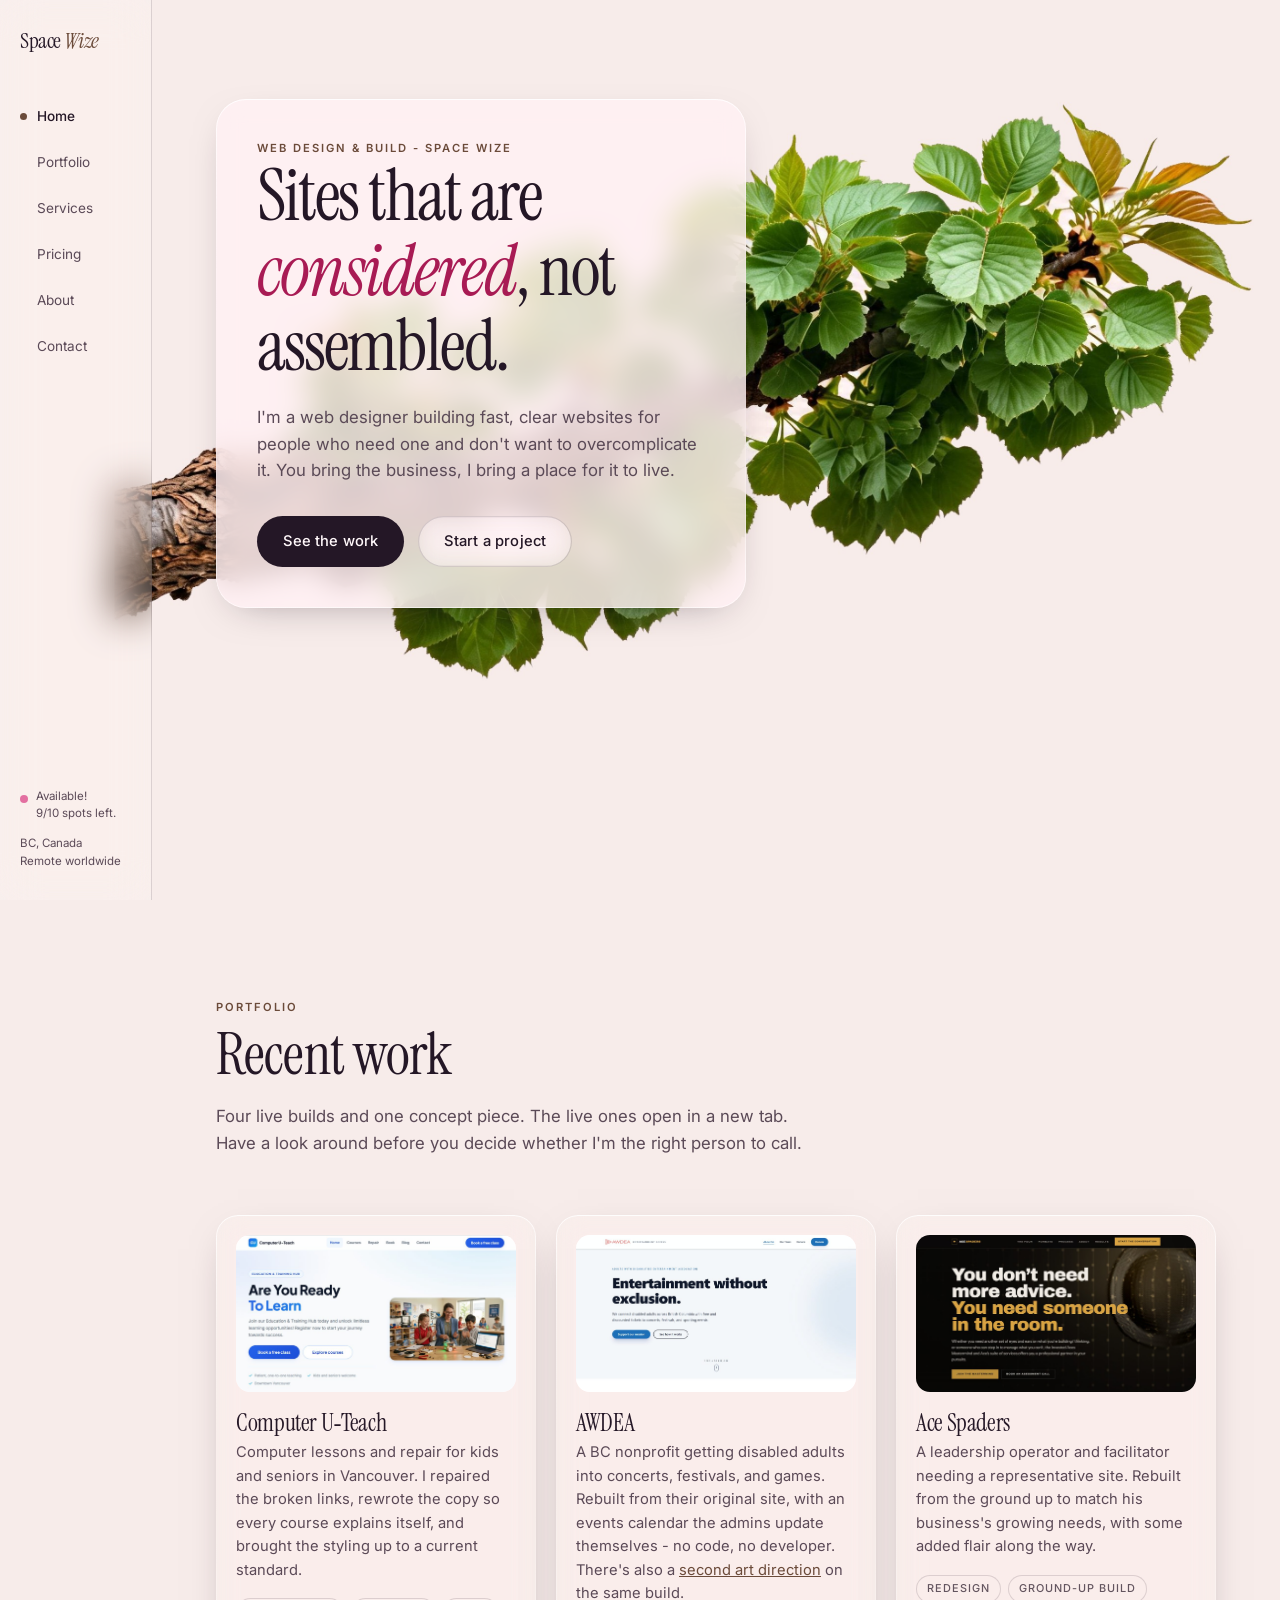
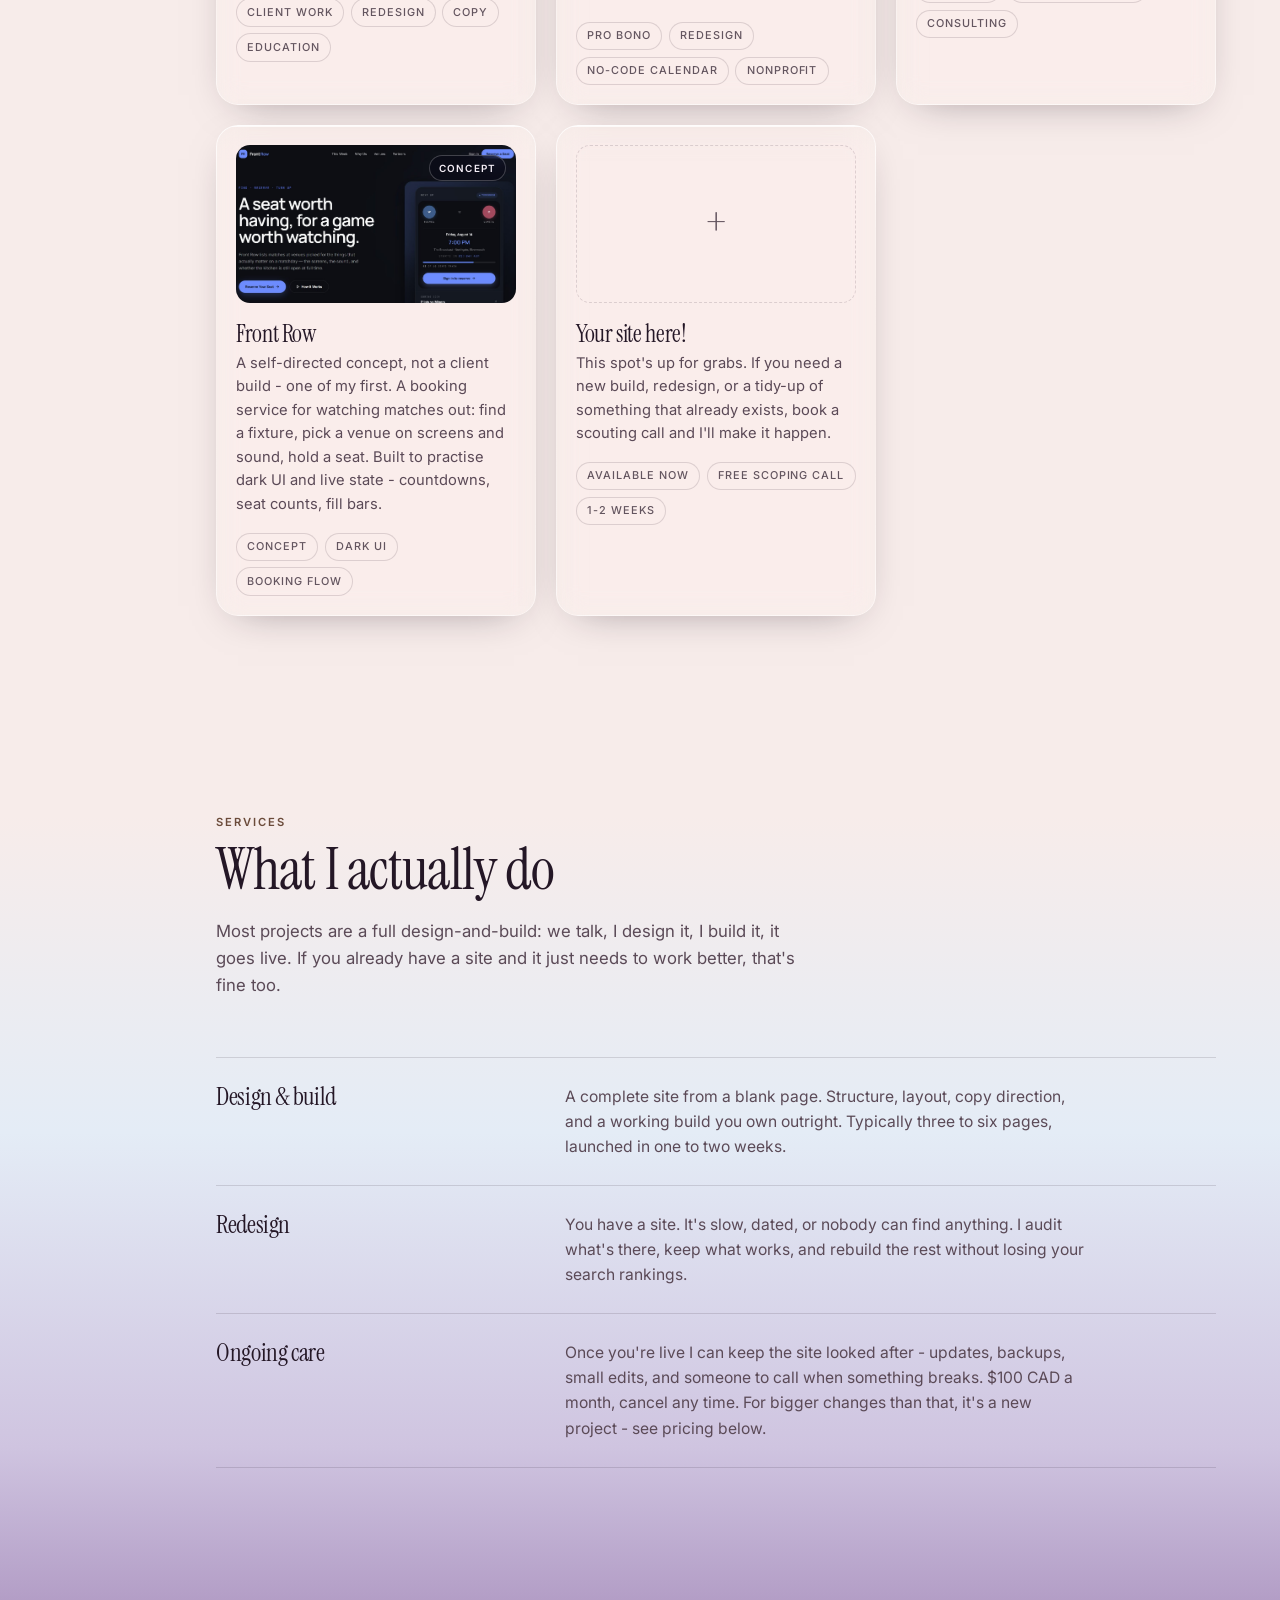
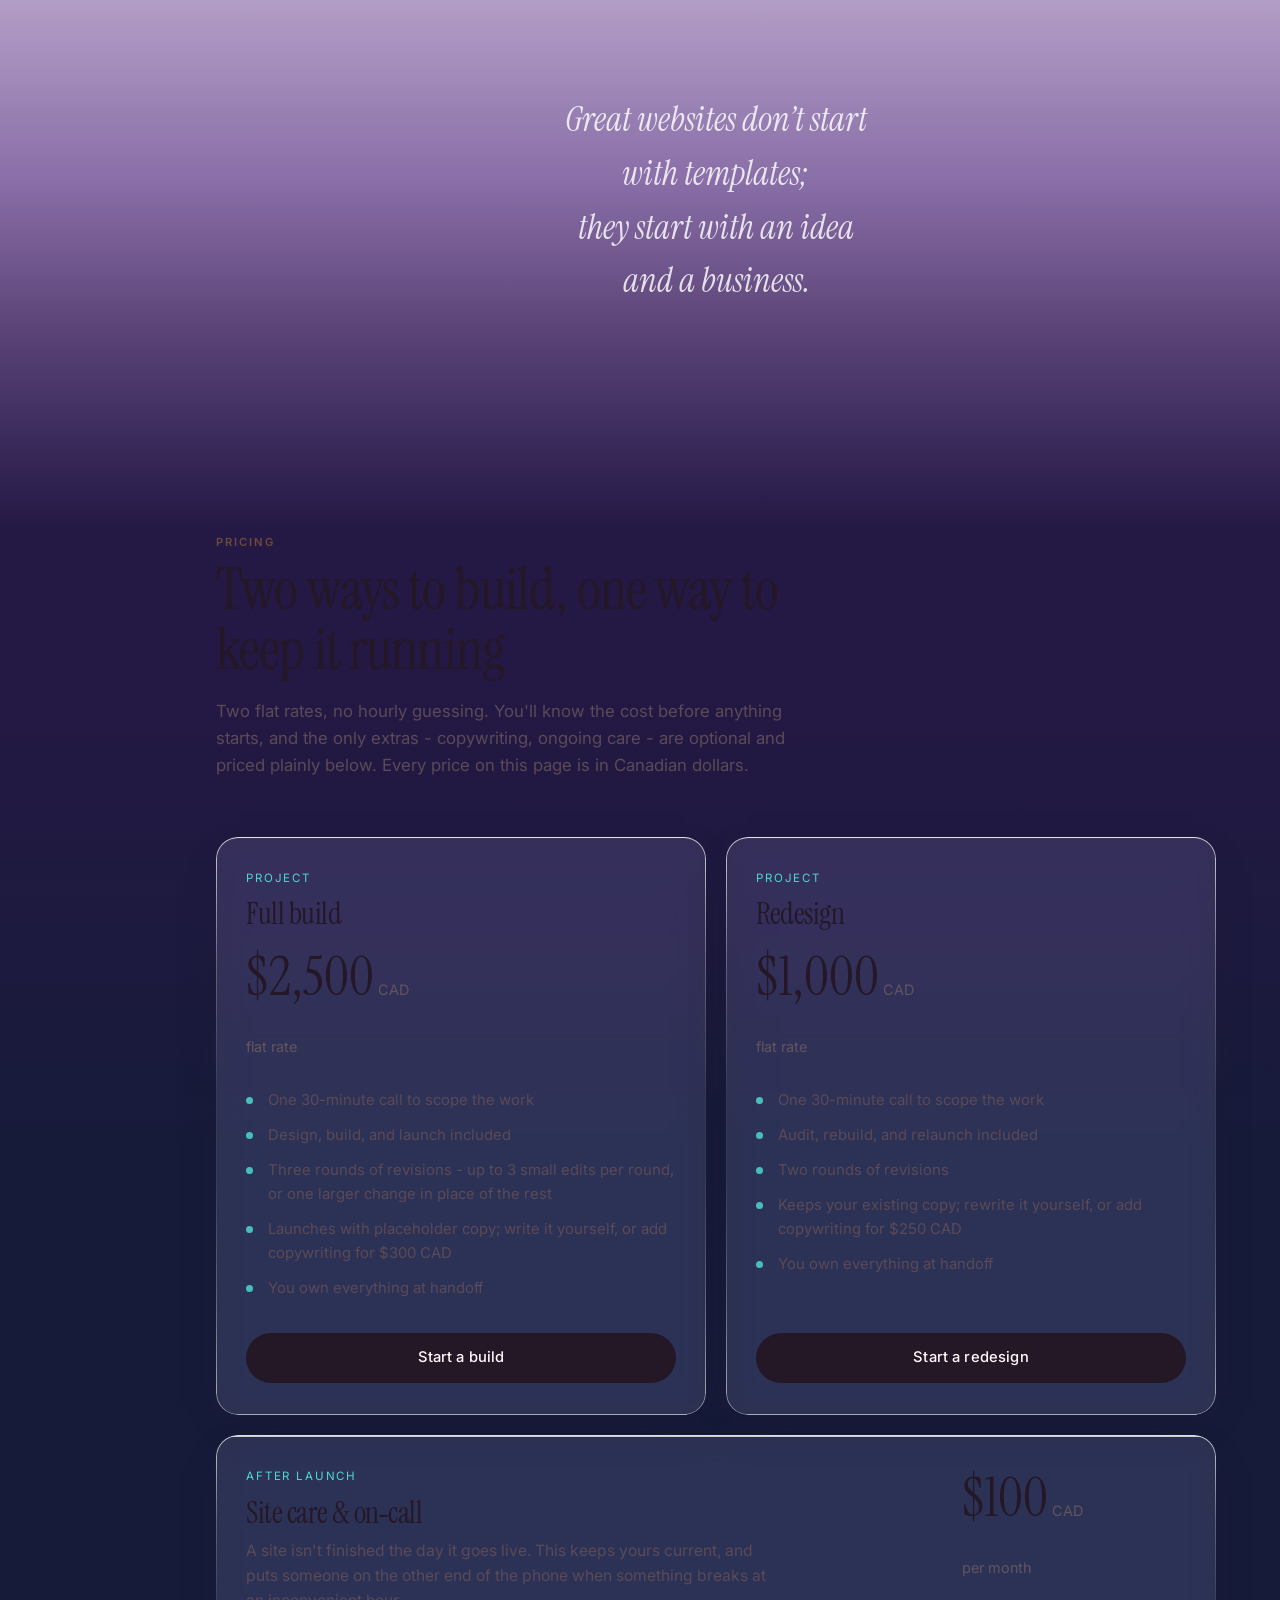
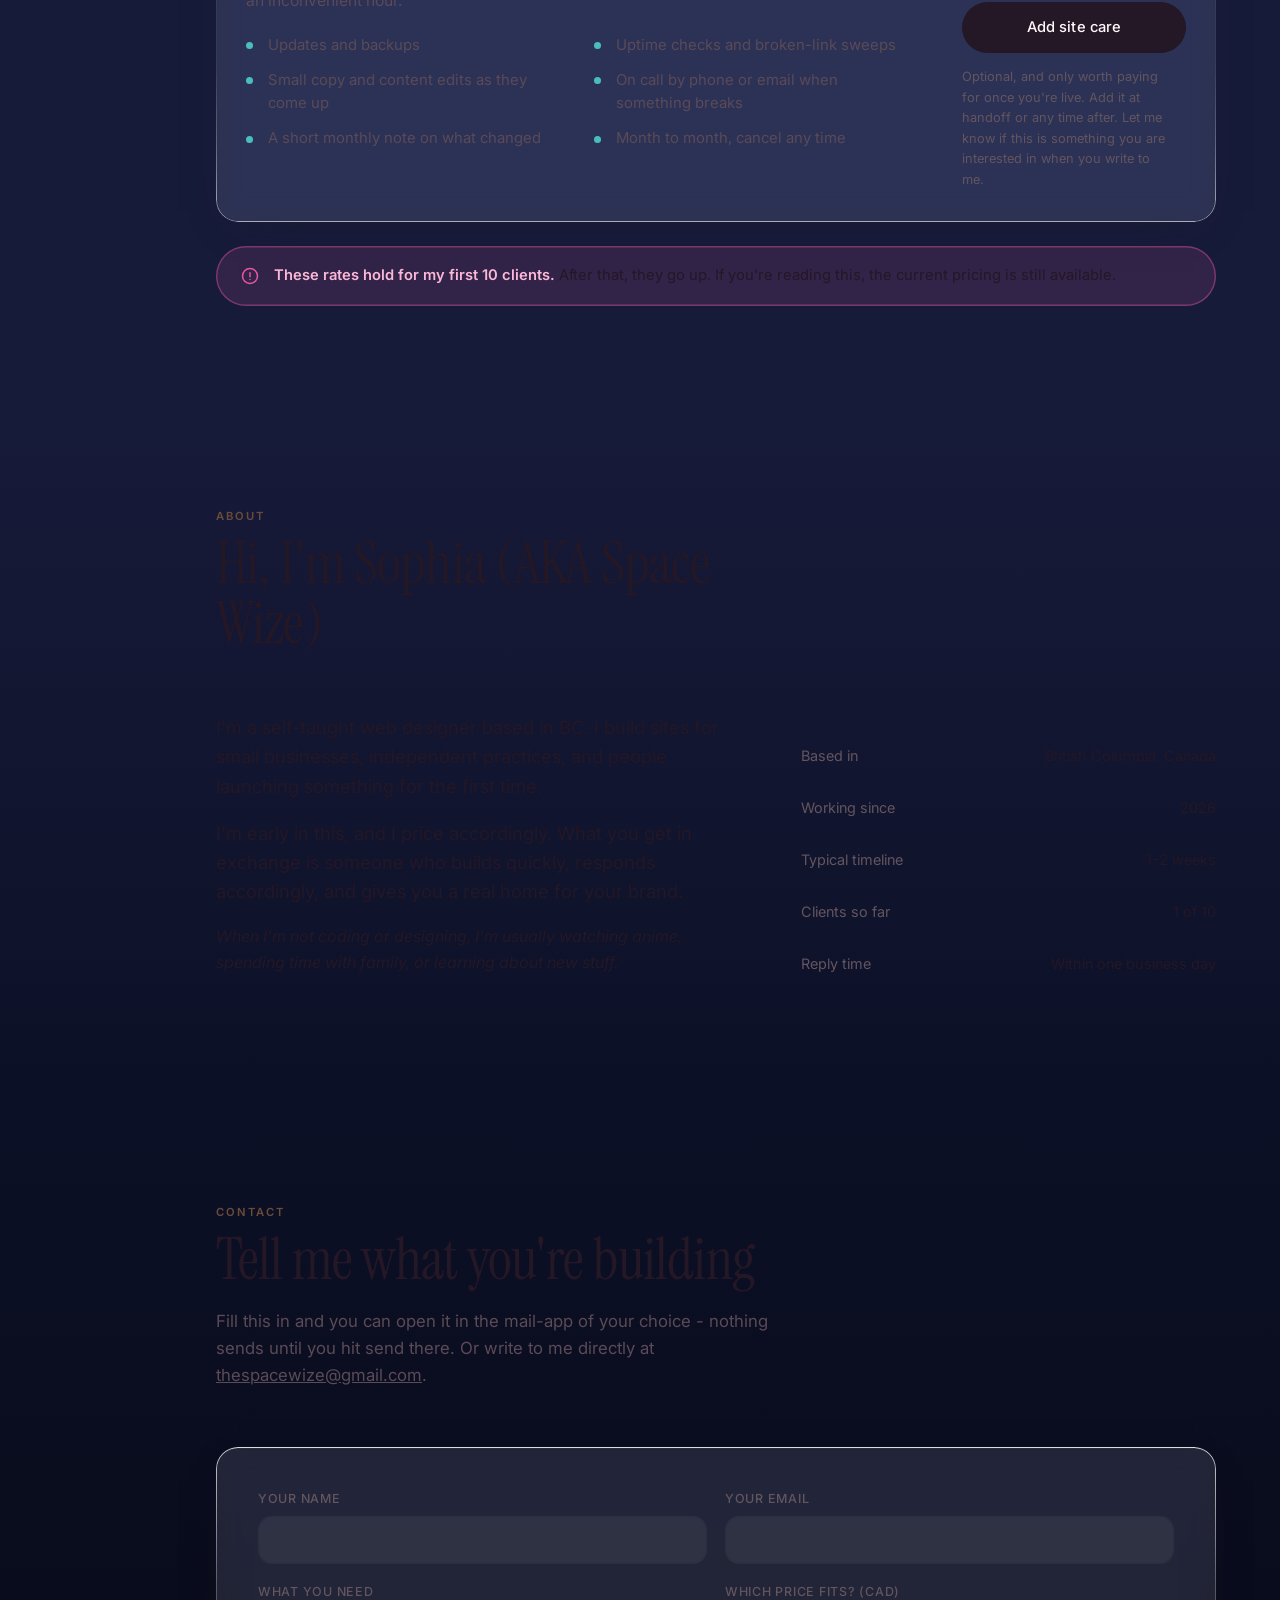
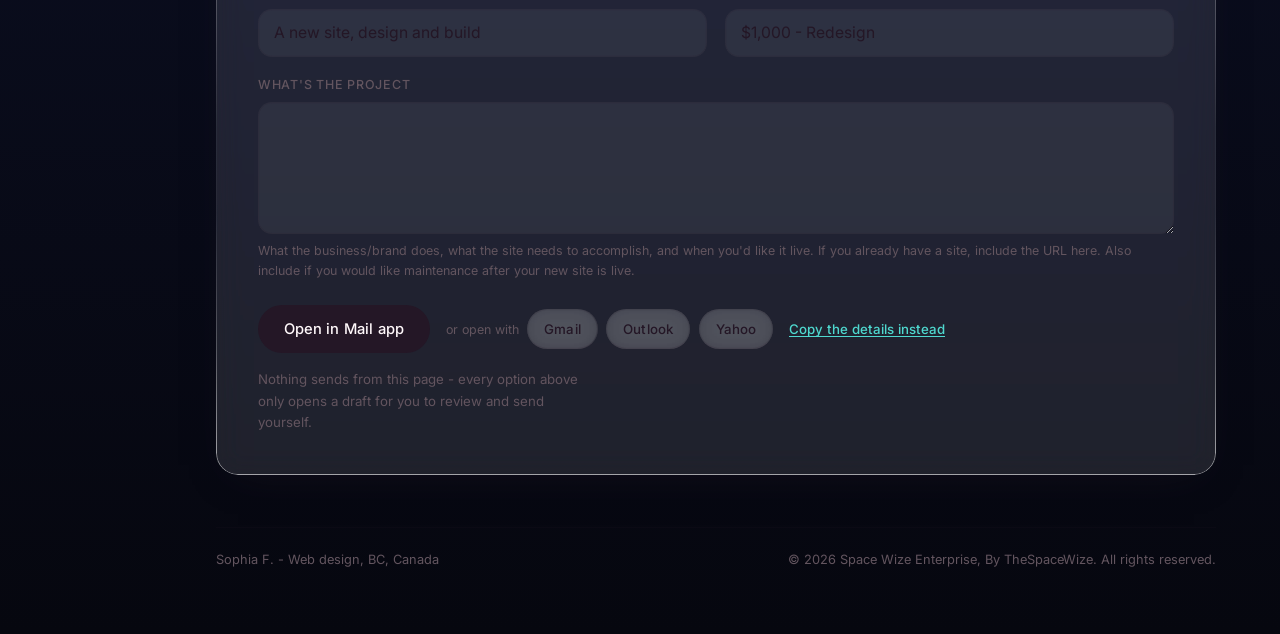
==== web-dev/index.html @ 83e1d46e "IT HAS BEGUN!!" ====
<!DOCTYPE html>
<html lang="en">
<head>
<meta charset="utf-8">
<meta name="viewport" content="width=device-width, initial-scale=1">
<title>Space Wize - Web Design Portfolio</title>
<meta name="description" content="Space Wize is a web design studio building fast, considered websites for people who need one.">
<link rel="preconnect" href="https://fonts.googleapis.com">
<link rel="preconnect" href="https://fonts.gstatic.com" crossorigin>
<link href="https://fonts.googleapis.com/css2?family=Instrument+Serif:ital@0;1&family=Inter:wght@300;400;500;600&display=swap" rel="stylesheet">
<link rel="stylesheet" href="assets/css/style.css">
</head>
<body>

<a class="skip" href="#main">Skip to content</a>

<!-- ============ rail (desktop) ============ -->
<header class="rail">
  <a class="wordmark" href="#home">Space <em>Wize</em></a>
  <nav class="rail-nav" aria-label="Sections">
    <a href="#home">Home</a>
    <a href="#portfolio">Portfolio</a>
    <a href="#services">Services</a>
    <a href="#pricing">Pricing</a>
    <a href="#about">About</a>
    <a href="#contact">Contact</a>
  </nav>
  <div class="rail-foot">
    <p class="status"><span class="dot" aria-hidden="true"></span> Available! <br> 9/10 spots left. </p>
    <p>BC, Canada<br>Remote worldwide</p>
  </div>
</header>

<!-- ============ bar (mobile) ============ -->
<div class="bar">
  <a class="wordmark" href="#home">Space <em>Wize</em></a>
  <button class="menu-btn" id="menuBtn" aria-expanded="false" aria-controls="sheet" aria-label="Open menu">
    <svg width="20" height="20" viewBox="0 0 24 24" fill="none" stroke="currentColor" stroke-width="1.8" stroke-linecap="round" aria-hidden="true">
      <path d="M4 7h16M4 12h16M4 17h16"/>
    </svg>
  </button>
</div>
<nav class="sheet" id="sheet" data-open="false" aria-label="Sections">
  <div class="sheet-inner">
    <a href="#home">Home</a>
    <a href="#portfolio">Portfolio</a>
    <a href="#services">Services</a>
    <a href="#pricing">Pricing</a>
    <a href="#about">About</a>
    <a href="#contact">Contact</a>
  </div>
</nav>

<main id="main">

  <!-- ============ HOME ============ -->
  <section class="section hero" id="home" data-tone="light">
    <div class="branch" aria-hidden="true">
      <div class="branch-img branch-base"></div>
      <div class="branch-img branch-bloom" id="bloomLayer"></div>
    </div>
    <div class="drift" aria-hidden="true"></div>
    <div class="glowspot" id="glowspot" aria-hidden="true"></div>

    <div class="shell">
      <div class="hero-card glass">
        <p class="eyebrow">Web design &amp; build - Space Wize</p>
        <h1>Sites that are <em>considered</em>, not assembled.</h1>
        <p class="lede">I'm a web designer building fast, clear websites for people who need one and don't want to overcomplicate it. You bring the business, I bring a place for it to live.</p>
        <div class="hero-cta">
          <a class="btn btn-solid" href="#portfolio"><span>See the work</span></a>
          <a class="btn btn-ghost" href="#contact"><span>Start a project</span></a>
        </div>
      </div>
    </div>
  </section>

  <!-- ============ PORTFOLIO ============ -->
 <section class="section" id="portfolio" data-tone="light">
  <div class="shell">
    <div class="head">
      <p class="eyebrow">Portfolio</p>
      <h2>Recent work</h2>
      <p class="lede">Four live builds and one concept piece. The live ones open in a new tab. Have a look around before you decide whether I'm the right person to call.</p>
    </div>
    <div class="grid">

      <a class="card glass" href="https://spacewize.github.io/canuteach.me/" target="_blank" rel="noopener">
        <div class="thumb"><span style="background-image:url('assets/images/work/canuteach.jpg')"></span></div>
        <div class="card-body">
          <h3>Computer U&#8209;Teach</h3>
          <p>Computer lessons and repair for kids and seniors in Vancouver. I repaired the broken links, rewrote the copy so every course explains itself, and brought the styling up to a current standard.</p>
          <div class="tags">
            <span class="tag">Client Work</span>
            <span class="tag">Redesign</span>
            <span class="tag">Copy</span>
            <span class="tag">Education</span>
          </div>
        </div>
      </a>

      <div class="card glass card-linked">
        <div class="thumb"><span style="background-image:url('assets/images/work/awdea.jpg')"></span></div>
        <div class="card-body">
          <h3>AWDEA</h3>
          <p>A BC nonprofit getting disabled adults into concerts, festivals, and games. Rebuilt from their original site, with an events calendar the admins update themselves - no code, no developer. There's also a <a class="inline-link" href="https://spacewize.github.io/AWDEAAA/" target="_blank" rel="noopener">second art direction</a> on the same build.</p>
          <div class="tags">
            <span class="tag">Pro Bono</span>
            <span class="tag">Redesign</span>
            <span class="tag">No-code calendar</span>
            <span class="tag">Nonprofit</span>
          </div>
        </div>
        <a class="card-stretch" href="https://spacewize.github.io/AWDEA/" target="_blank" rel="noopener" aria-label="AWDEA — view live site"></a>
      </div>

      <a class="card glass" href="https://spacewize.github.io/acespaders3/" target="_blank" rel="noopener">
        <div class="thumb"><span style="background-image:url('assets/images/work/acespaders.jpg')"></span></div>
        <div class="card-body">
          <h3>Ace Spaders</h3>
          <p>A leadership operator and facilitator needing a representative site. Rebuilt from the ground up to match his business's growing needs, with some added flair along the way.</p>
          <div class="tags"><span class="tag">Redesign</span><span class="tag">Ground-up build</span><span class="tag">Consulting</span></div>
        </div>
      </a>

      <div class="card glass card-demo">
        <div class="thumb">
          <span style="background-image:url('assets/images/work/frontrow.jpg')"></span>
          <em class="badge">Concept</em>
        </div>
        <div class="card-body">
          <h3>Front Row</h3>
          <p>A self-directed concept, not a client build - one of my first. A booking service for watching matches out: find a fixture, pick a venue on screens and sound, hold a seat. Built to practise dark UI and live state - countdowns, seat counts, fill bars.</p>
          <div class="tags"><span class="tag">Concept</span><span class="tag">Dark UI</span><span class="tag">Booking flow</span></div>
        </div>
      </div>

      <a class="card glass card-open" href="#contact">
        <div class="thumb thumb-open"><span aria-hidden="true">+</span></div>
        <div class="card-body">
          <h3>Your site here!</h3>
          <p>This spot's up for grabs. If you need a new build, redesign, or a tidy-up of something that already exists, book a scouting call and I'll make it happen.</p>
          <div class="tags"><span class="tag">Available now</span><span class="tag">Free scoping call</span><span class="tag">1-2 weeks</span></div>
        </div>
      </a>

    </div>
  </div>
</section>

  <!-- ============ SERVICES ============ -->
  <section class="section" id="services" data-tone="light">
    <div class="shell">
      <div class="head">
        <p class="eyebrow">Services</p>
        <h2>What I actually do</h2>
        <p class="lede">Most projects are a full design-and-build: we talk, I design it, I build it, it goes live. If you already have a site and it just needs to work better, that's fine too.</p>
      </div>
      <div class="rows">
        <div class="row">
          <h3>Design &amp; build</h3>
          <p>A complete site from a blank page. Structure, layout, copy direction, and a working build you own outright. Typically three to six pages, launched in one to two weeks.</p>
        </div>
        <div class="row">
          <h3>Redesign</h3>
          <p>You have a site. It's slow, dated, or nobody can find anything. I audit what's there, keep what works, and rebuild the rest without losing your search rankings.</p>
        </div>
        <div class="row">
          <h3>Ongoing care</h3>
          <p>Once you're live I can keep the site looked after - updates, backups, small edits, and someone to call when something breaks. $100 CAD a month, cancel any time. For bigger changes than that, it's a new project - see pricing below.</p>
        </div>
      </div>
    </div>
  </section>

  <!-- ============ DUSK ============ -->
  <div class="dusk" aria-hidden="true">
    <p class="line">Great websites don’t start with templates; <br> they start with an idea and a business.</p>
  </div>

  <!-- ============ PRICING ============ -->
  <section class="section" id="pricing" data-tone="dark">
    <div class="shell">
      <div class="head">
        <p class="eyebrow">Pricing</p>
        <h2>Two ways to build, one way to keep it running</h2>
        <p class="lede">Two flat rates, no hourly guessing. You'll know the cost before anything starts, and the only extras - copywriting, ongoing care - are optional and priced plainly below. Every price on this page is in Canadian dollars.</p>
      </div>
      <div class="tiers">

        <div class="tier glass">
          <p class="kicker">Project</p>
          <h3>Full build</h3>
          <p class="price">$2,500<small> CAD</small><br><small>flat rate</small></p>
          <ul>
            <li>One 30-minute call to scope the work</li>
            <li>Design, build, and launch included</li>
            <li>Three rounds of revisions - up to 3 small edits per round, or one larger change in place of the rest</li>
            <li>Launches with placeholder copy; write it yourself, or add copywriting for $300 CAD</li>
            <li>You own everything at handoff</li>
          </ul>
          <a class="btn btn-solid" href="#contact"><span>Start a build</span></a>
        </div>

        <div class="tier glass">
          <p class="kicker">Project</p>
          <h3>Redesign</h3>
          <p class="price">$1,000<small> CAD</small><br><small>flat rate</small></p>
          <ul>
            <li>One 30-minute call to scope the work</li>
            <li>Audit, rebuild, and relaunch included</li>
            <li>Two rounds of revisions</li>
            <li>Keeps your existing copy; rewrite it yourself, or add copywriting for $250 CAD</li>
            <li>You own everything at handoff</li>
          </ul>
          <a class="btn btn-solid" href="#contact"><span>Start a redesign</span></a>
        </div>

        <!-- After-launch care spans the full row rather than becoming a third
             column: it isn't another way to build, it's what happens next. -->
        <div class="care glass">
          <div class="care-main">
            <p class="kicker">After launch</p>
            <h3>Site care &amp; on&#8209;call</h3>
            <p class="care-copy">A site isn't finished the day it goes live. This keeps yours current, and puts someone on the other end of the phone when something breaks at an inconvenient hour.</p>
            <ul class="care-points">
              <li>Updates and backups</li>
              <li>Uptime checks and broken-link sweeps</li>
              <li>Small copy and content edits as they come up</li>
              <li>On call by phone or email when something breaks</li>
              <li>A short monthly note on what changed</li>
              <li>Month to month, cancel any time</li>
            </ul>
          </div>
          <div class="care-buy">
            <p class="price">$100<small> CAD</small><br><small>per month</small></p>
            <a class="btn btn-solid" href="#contact"><span>Add site care</span></a>
            <p class="care-note">Optional, and only worth paying for once you're live. Add it at handoff or any time after. Let me know if this is something you are interested in when you write to me.</p>
          </div>
        </div>

       <div class="notice" role="note">
          <svg width="20" height="20" viewBox="0 0 24 24" fill="none" stroke-width="1.8" stroke-linecap="round" aria-hidden="true">
            <circle cx="12" cy="12" r="9"/><path d="M12 8v5M12 16.2v.1"/>
          </svg>
          <p><strong>These rates hold for my first 10 clients.</strong> After that, they go up. If you're reading this, the current pricing is still available.</p>
        </div>

      </div>
    </div>
  </section>

  <!-- ============ ABOUT ============ -->
  <section class="section" id="about" data-tone="dark">
    <div class="shell">
      <div class="head">
        <p class="eyebrow">About</p>
        <h2>Hi, I'm Sophia (AKA Space Wize)</h2>
      </div>
      <div class="about-grid">
        <div>
          <p class="lede">I'm a self-taught web designer based in BC. I build sites for small businesses, independent practices, and people launching something for the first time.</p>
          <p class="lede" style="margin-top:1.1rem">I'm early in this, and I price accordingly. What you get in exchange is someone who builds quickly, responds accordingly, and gives you a real home for your brand.</p>
          <p><em>When I’m not coding or designing, I’m usually watching anime, spending time with family, or learning about new stuff.</em></p>
        </div>
        <dl class="facts">
          <div class="fact"><dt>Based in</dt><dd>British Columbia, Canada</dd></div>
          <div class="fact"><dt>Working since</dt><dd>2026</dd></div>
          <div class="fact"><dt>Typical timeline</dt><dd>1-2 weeks</dd></div>
          <div class="fact"><dt>Clients so far</dt><dd>1 of 10</dd></div>
          <div class="fact"><dt>Reply time</dt><dd>Within one business day</dd></div>
        </dl>
      </div>
    </div>
  </section>

  <!-- ============ CONTACT ============ -->
  <section class="section" id="contact" data-tone="dark">
    <div class="shell">
      <div class="head">
        <p class="eyebrow">Contact</p>
        <h2>Tell me what you're building</h2>
        <p class="lede">Fill this in and you can open it in the mail-app of your choice - nothing sends until you hit send there. Or write to me directly at <a href="mailto:thespacewize@gmail.com">thespacewize@gmail.com</a>.</p>
      </div>

      <form class="form glass" id="contactForm" novalidate>
        <div class="field">
          <label for="cf-name">Your name</label>
          <input id="cf-name" name="name" type="text" autocomplete="name" required>
        </div>
        <div class="field">
          <label for="cf-email">Your email</label>
          <input id="cf-email" name="email" type="email" autocomplete="email" required>
        </div>
        <div class="field">
          <label for="cf-type">What you need</label>
          <select id="cf-type" name="type">
            <option>A new site, design and build</option>
            <option>A redesign of an existing site</option>
            <option>Not sure yet</option>
          </select>
        </div>
        <div class="field">
          <label for="cf-budget">Which price fits? (CAD)</label>
          <select id="cf-budget" name="budget">
            <option>$1,000 - Redesign</option>
            <option>$2,500 - Full build</option>
            <option>Site care only - $100/month</option>
            <option>Not sure yet</option>
          </select>
        </div>
        <div class="field wide">
          <label for="cf-message">What's the project</label>
          <textarea id="cf-message" name="message" required></textarea>
          <p class="hint" id="cf-hint">What the business/brand does, what the site needs to accomplish, and when you'd like it live. If you already have a site, include the URL here. Also include if you would like maintenance after your new site is live.</p>
        </div>
        <div class="form-actions">
          <button class="btn btn-solid" type="submit"><span>Open in Mail app</span></button>
          <div class="mail-alt">
            <span class="mail-alt-label">or open with</span>
            <button class="btn btn-ghost btn-compact" type="button" data-provider="gmail"><span>Gmail</span></button>
            <button class="btn btn-ghost btn-compact" type="button" data-provider="outlook"><span>Outlook</span></button>
            <button class="btn btn-ghost btn-compact" type="button" data-provider="yahoo"><span>Yahoo</span></button>
          </div>
          <button class="btn-text" type="button" id="copyBtn">Copy the details instead</button>
          <p class="hint" id="formStatus" role="status">Nothing sends from this page - every option above only opens a draft for you to review and send yourself.</p>
        </div>
      </form>

      <div class="colophon">
        <p> Sophia F. - Web design, BC, Canada</p>
        <p> © 2026 Space Wize Enterprise, By TheSpaceWize. All rights reserved.</p>
      </div>
    </div>
  </section>

</main>

<script src="assets/js/script.js"></script>
</body>
</html>
---- web-dev/assets/css/style.css ----
/* ============================================================
   SPACE WIZE — design tokens
   Scroll = one spring day. Dawn blush -> night.
   Tweak these first; everything else derives from them.
   ============================================================ */
:root{
  /* --- daylight band --- */
  --blush:      #FFF8FA;
  --petal:      #FBE4EC;
  --sky:        #E4ECF6;
  --lilac:      #CFC4E0;

  /* --- night band --- */
  --dusk:       #241844;
  --midnight:   #171B3A;
  --deep:       #0C1026;
  --void:       #06070F;

  /* --- accents --- */
  --bark:       #6B4B3A;   /* structural lines, small labels on light */
  --cherry:     #E36FA0;   /* decoration only — too light to carry text */
  --cherry-ink: #A81B54;   /* the same hue, deep enough to set type in */
  --magenta:    #E8579F;   /* accent on dark */
  --teal:       #4FD8CF;   /* accent on dark */
  --sakura:     #FBD3E0;   /* drifting petals */

  /* --- ink, flipped by [data-tone] --- */
  --ink:        #241726;
  --ink-soft:   #5B4A57;
  --ink-faint:  #63555F;   /* darkened to clear 4.5:1 on the sky/lilac bands */
  --line:       rgba(36,23,38,.14);
  --accent:     var(--bark);

  /* --- system --- */
  --rail: 152px;
  --shell: 1120px;
  --r-lg: 22px;
  --r-pill: 999px;
  --ease: cubic-bezier(.16,1,.3,1);
  --tone-fade: 700ms;

  --display: 'Instrument Serif', Georgia, serif;
  --body: 'Inter', system-ui, -apple-system, sans-serif;
}

html[data-tone="dark"]{
  --ink:      #F4EEF6;
  --ink-soft: #BDB2CC;
  --ink-faint:#8E85A3;
  --line:     rgba(244,238,246,.16);
  --accent:   var(--teal);
}

/* ============================================================
   base
   ============================================================ */
*,*::before,*::after{box-sizing:border-box}
html{scroll-behavior:smooth}
body{
  margin:0;
  background:var(--void);
  color:var(--ink);
  font-family:var(--body);
  font-size:16px;
  line-height:1.6;
  -webkit-font-smoothing:antialiased;
  transition:color var(--tone-fade) var(--ease);
}
img,svg{max-width:100%;display:block}
h1,h2,h3{font-family:var(--display);font-weight:400;margin:0;line-height:1.05;letter-spacing:-.015em}
p{margin:0}
a{color:inherit}

:focus-visible{
  outline:2.5px solid var(--accent);
  outline-offset:3px;
  border-radius:6px;
}

.skip{
  position:absolute;left:12px;top:-70px;z-index:200;
  background:var(--ink);color:var(--blush);
  padding:12px 18px;border-radius:var(--r-pill);
  font-size:.85rem;font-weight:500;text-decoration:none;
  transition:top .2s var(--ease);
}
.skip:focus{top:12px}

.eyebrow{
  font-size:.7rem;font-weight:600;text-transform:uppercase;
  letter-spacing:.18em;color:var(--accent);
  transition:color var(--tone-fade) var(--ease);
}
.lede{color:var(--ink-soft);font-size:1.05rem;max-width:56ch;transition:color var(--tone-fade) var(--ease)}

/* ============================================================
   liquid glass + smoke swirl
   ============================================================ */
.glass{
  position:relative;
  overflow:hidden;
  background:rgba(255,255,255,.10);
  backdrop-filter:blur(14px) saturate(1.3);
  -webkit-backdrop-filter:blur(14px) saturate(1.3);
  border:none;
  box-shadow:inset 0 1px 1px rgba(255,255,255,.45), 0 12px 40px -22px rgba(36,23,38,.5);
}
html[data-tone="dark"] .glass{
  background:rgba(255,255,255,.045);
  box-shadow:inset 0 1px 1px rgba(255,255,255,.16), 0 18px 50px -26px rgba(0,0,0,.9);
}
/* hairline gradient border, top+bottom bright */
.glass::before{
  content:'';position:absolute;inset:0;z-index:0;
  border-radius:inherit;padding:1.4px;
  background:linear-gradient(180deg,
    rgba(255,255,255,.75) 0%, rgba(255,255,255,.22) 22%,
    rgba(255,255,255,0) 45%, rgba(255,255,255,0) 58%,
    rgba(255,255,255,.22) 80%, rgba(255,255,255,.6) 100%);
  -webkit-mask:linear-gradient(#fff 0 0) content-box, linear-gradient(#fff 0 0);
  -webkit-mask-composite:xor;
  mask:linear-gradient(#fff 0 0) content-box, linear-gradient(#fff 0 0);
  mask-composite:exclude;
  pointer-events:none;
}

@keyframes swirl{to{transform:rotate(360deg)}}

.btn{
  position:relative;overflow:hidden;isolation:isolate;
  display:inline-flex;align-items:center;justify-content:center;gap:.5rem;
  min-height:48px;padding:.85rem 1.6rem;
  border:none;border-radius:var(--r-pill);
  font-family:var(--body);font-size:.92rem;font-weight:500;letter-spacing:.01em;
  cursor:pointer;text-decoration:none;
  transition:transform .35s var(--ease), box-shadow .35s var(--ease);
}
.btn > span{position:relative;z-index:2}
/* the smoke: a soft conic plume that starts turning on hover */
.btn::after{
  content:'';position:absolute;inset:-70%;z-index:1;
  background:conic-gradient(from 0deg,
    transparent 0%, var(--smoke-a) 14%, transparent 33%,
    var(--smoke-b) 52%, transparent 70%,
    var(--smoke-a) 88%, transparent 100%);
  filter:blur(16px);
  opacity:0;
  transition:opacity .5s var(--ease);
  animation:swirl 9s linear infinite;
  animation-play-state:paused;
  pointer-events:none;
}
.btn:hover::after,.btn:focus-visible::after{opacity:.9;animation-play-state:running}
.btn:hover{transform:translateY(-2px)}
.btn:active{transform:translateY(0)}

.btn-solid{
  background:var(--ink);color:var(--blush);
  --smoke-a:rgba(227,111,160,.85);
  --smoke-b:rgba(107,75,58,.7);
}
html[data-tone="dark"] .btn-solid{
  background:var(--blush);color:var(--dusk);
  --smoke-a:rgba(232,87,159,.9);
  --smoke-b:rgba(79,216,207,.75);
}
.btn-ghost{
  background:rgba(255,255,255,.14);
  backdrop-filter:blur(12px);
  -webkit-backdrop-filter:blur(12px);
  color:var(--ink);
  box-shadow:inset 0 0 0 1.2px var(--line);
  --smoke-a:rgba(251,211,224,.9);
  --smoke-b:rgba(207,196,224,.8);
}
html[data-tone="dark"] .btn-ghost{
  background:rgba(255,255,255,.06);
  --smoke-a:rgba(79,216,207,.55);
  --smoke-b:rgba(232,87,159,.5);
}

/* ============================================================
   rail (sidebar)
   ============================================================ */
.rail{
  position:fixed;inset:0 auto 0 0;z-index:60;
  width:var(--rail);
  display:flex;flex-direction:column;
  padding:30px 20px;
  border-right:1px solid var(--line);
  background:rgba(255,255,255,.16);
  backdrop-filter:blur(20px) saturate(1.2);
  -webkit-backdrop-filter:blur(20px) saturate(1.2);
  transition:background var(--tone-fade) var(--ease), border-color var(--tone-fade) var(--ease);
}
html[data-tone="dark"] .rail{background:rgba(10,10,24,.30)}

.wordmark{
  font-family:var(--display);font-size:1.35rem;line-height:1.05;
  text-decoration:none;letter-spacing:-.02em;
}
.wordmark em{font-style:italic;color:var(--accent);transition:color var(--tone-fade) var(--ease)}

.rail-nav{margin-top:42px;display:flex;flex-direction:column;gap:2px}
.rail-nav a{
  position:relative;
  display:flex;align-items:center;
  min-height:44px;padding:.4rem 0 .4rem 17px;
  font-size:.85rem;font-weight:400;text-decoration:none;
  color:var(--ink-soft);
  transition:color .3s var(--ease), transform .3s var(--ease);
}
.rail-nav a::before{
  content:'';position:absolute;left:0;top:50%;
  width:7px;height:7px;margin-top:-3.5px;border-radius:50%;
  background:var(--accent);
  opacity:0;transform:scale(.4);
  transition:opacity .35s var(--ease), transform .35s var(--ease);
}
.rail-nav a:hover{color:var(--ink);transform:translateX(3px)}
.rail-nav a[aria-current="true"]{color:var(--ink);font-weight:500}
.rail-nav a[aria-current="true"]::before{opacity:1;transform:scale(1)}

.rail-foot{margin-top:auto;font-size:.72rem;color:var(--ink-soft);line-height:1.5}
.status{display:flex;align-items:flex-start;gap:.5rem;margin-bottom:.8rem;color:var(--ink-soft)}
.status .dot{margin-top:.42rem}
.dot{
  width:8px;height:8px;border-radius:50%;
  background:var(--cherry);
  box-shadow:0 0 0 0 rgba(227,111,160,.55);
  animation:pulse 2.2s ease-out infinite;
  flex:none;
}
html[data-tone="dark"] .dot{background:var(--teal);box-shadow:0 0 0 0 rgba(79,216,207,.55)}
@keyframes pulse{
  0%{transform:scale(1);opacity:1}
  60%{transform:scale(1.5);opacity:.4}
  100%{transform:scale(1);opacity:1}
}

/* mobile bar + its menu panel — both need an explicit desktop fallback.
   .sheet had none: outside the max-width:1000px block it fell back to a
   plain static <nav>, in normal document flow above <main>, with no
   background of its own — which let body's near-black --void show through
   as a thin strip across the top of the page at every width above 1000px. */
.bar{display:none}
.sheet{display:none}

/* ============================================================
   layout
   ============================================================ */
/* Sections run full-bleed and inset their own content, so the section
   colour passes *under* the glass rail instead of leaving body showing. */
.section{
  position:relative;
  padding:clamp(84px,11vh,132px) clamp(24px,5vw,72px);
  padding-left:calc(var(--rail) + clamp(24px,5vw,72px));
}
.shell{max-width:var(--shell);margin:0 auto;width:100%}
.head{max-width:60ch;margin-bottom:clamp(38px,5vw,58px)}
.head h2{
  font-size:clamp(2.3rem,5vw,3.6rem);
  margin:.5rem 0 1.1rem;
}

/* per-section backgrounds — each ends where the next begins */
/* #home is flat and equal to the plate's own backdrop, so the plate dissolves
   into it; #portfolio holds that same flat tone, so the day→night fade
   doesn't begin until below it. */
#home     {background:#F7ECEA}
#portfolio{background:#F7ECEA}

/* Services + dusk band + pricing are one continuous ramp, so the stops below
   are pinned to landmarks rather than eyeballed. The handoff colours
   (#B9A6CC, #3C2C5D) are the ramp's value at each section boundary — change
   one section and its neighbour's edge colour has to move with it.
     · light holds to 12%, so it finishes just above "What I actually do" (16.7%)
     · lilac lands at 86%, the bottom of the "Ongoing care" row (86.3%)
     · full dusk arrives 6% into pricing, just above the "Pricing" label (7.2%) */
#services {background:linear-gradient(180deg,
             #F7ECEA 0%, #F7ECEA 12%, var(--sky) 49%,
             var(--lilac) 86%, #B9A6CC 100%)}
.dusk     {background:linear-gradient(180deg,
             #B9A6CC 0%, #B49FC7 6%, #8A6FA8 45%,
             #5C4478 77%, #3C2C5D 100%)}
#pricing  {background:linear-gradient(180deg,
             #3C2C5D 0%, var(--dusk) 6%, var(--dusk) 15%,
             var(--midnight) 45%, var(--midnight) 100%)}
#about    {background:linear-gradient(180deg,var(--midnight) 0%,var(--deep) 100%)}
#contact  {background:linear-gradient(180deg,var(--deep) 0%,var(--void) 100%)}

/* ============================================================
   hero + the branch
   ============================================================ */
/* Copy occupies the upper register, the photograph a band beneath it.
   The branch sweeps its trunk across the middle-left of the frame, so a
   full-height plate would always run under the text — a band never does. */
.hero{
  min-height:100vh;
  display:flex;align-items:flex-start;
  padding-top:clamp(96px,11vh,128px);
  overflow:hidden;
}
.hero .shell{position:relative;z-index:2}
.hero h1{
  font-size:clamp(2.7rem,5.6vw,4.8rem);
  letter-spacing:-.03em;
  margin-bottom:1.25rem;
}
.hero h1 em{font-style:italic;color:var(--cherry-ink)}
.hero-cta{display:flex;flex-wrap:wrap;gap:.9rem;margin-top:2rem}
.hero-hint{
  margin-top:1.5rem;
  font-size:.8rem;color:var(--ink-soft);
  font-style:italic;
}

/* branch photography — two registered plates, leaves under blossom */
/* The two registered plates, full-bleed across the hero — no mask, no band.
   The photograph is the hero; nothing crops or feathers it. The seam at the
   foot is handled by matching #portfolio's first stop to the plate's own
   background tone instead. */
.branch{
  position:absolute;inset:0;z-index:1;
  pointer-events:none;
  /* the plate's fixed aspect ratio means its bottom edge lands at a
     different height than the viewport at most window sizes — fade the
     last stretch into #home's flat colour instead of a hard cut */
  -webkit-mask-image:linear-gradient(180deg,#000 0%,#000 88%,transparent 100%);
  mask-image:linear-gradient(180deg,#000 0%,#000 88%,transparent 100%);
}
/* Not `cover` — cover crops. Sized so the entire branch is in frame and set
   into the lower right, which leaves the plate's own empty corner sitting in
   the upper left. That corner is the whitespace the type stands on, and it
   matches #home's fill exactly, so the plate has no visible edge. */
.branch-img{
  position:absolute;inset:0;
  background-repeat:no-repeat;
  background-size:100% auto;
  background-position:center top;
}
.branch-base { background-image:url('../images/branch-leaves.jpg') }
.branch-bloom{ background-image:url('../images/branch-blossom.jpg') }

/* the blossom plate is only visible inside a spotlight trailing the cursor */
.branch-bloom{
  --mx:-500px; --my:-500px; --r:260px;
  -webkit-mask-image:radial-gradient(circle var(--r) at var(--mx) var(--my),
    #000 0%, #000 40%, rgba(0,0,0,.72) 62%, rgba(0,0,0,.26) 82%, transparent 100%);
  mask-image:radial-gradient(circle var(--r) at var(--mx) var(--my),
    #000 0%, #000 40%, rgba(0,0,0,.72) 62%, rgba(0,0,0,.26) 82%, transparent 100%);
}

/* Same liquid-glass mechanic as the portfolio cards, pricing tiers, and
   contact form (see .glass above) — just tinted warmer and less transparent,
   since it's reading over a photo rather than a flat section colour. */
.hero-card{
  max-width:530px;
  border-radius:30px;
  padding:clamp(28px,3.2vw,44px);
}
.hero-card.glass{background:rgba(255,241,245,.82)}
.hero-card > *{position:relative;z-index:1}
/* a warm bloom of light riding on top of the plates, not behind them */
.glowspot{
  position:absolute;z-index:1;pointer-events:none;
  width:560px;height:560px;margin:-280px 0 0 -280px;
  border-radius:50%;
  background:radial-gradient(circle,rgba(255,240,246,.7) 0%,rgba(255,224,237,.24) 46%,transparent 72%);
  mix-blend-mode:soft-light;
  opacity:0;transition:opacity .6s var(--ease);
}
.hero:hover .glowspot{opacity:1}

/* touch devices: no cursor to trail, so show the branch in full bloom
   and drop the hint that tells you to move one */
@media (hover:none){
  .branch-bloom{-webkit-mask-image:none;mask-image:none}
  .glowspot{display:none}
  .hero-hint{display:none}
}

/* ambient drifting petals */
.drift{position:absolute;inset:0;z-index:1;pointer-events:none;overflow:hidden}
.drift i{
  position:absolute;top:-6%;
  width:11px;height:14px;
  background:var(--sakura);
  border-radius:60% 0 60% 0;
  opacity:.55;
  animation:fall linear infinite;
}
@keyframes fall{
  0%  {transform:translate3d(0,-10vh,0) rotate(0deg)}
  100%{transform:translate3d(58px,112vh,0) rotate(420deg)}
}

/* ============================================================
   portfolio
   ============================================================ */
.grid{display:grid;grid-template-columns:repeat(auto-fit,minmax(320px,1fr));gap:20px}
.card{
  position:relative;overflow:hidden;
  border-radius:var(--r-lg);
  padding:20px;
  text-decoration:none;color:inherit;
  display:flex;flex-direction:column;
  transition:transform .45s var(--ease), box-shadow .45s var(--ease);
}
.card:hover{transform:translateY(-6px)}
/* 16/9 rather than 16/10: the screenshots are all ~2.19:1, so the shallower
   box trims less off their sides when `cover` crops them horizontally. */
.card .thumb{
  position:relative;z-index:1;
  aspect-ratio:16/9;border-radius:14px;overflow:hidden;
  margin-bottom:18px;
  background:rgba(255,255,255,.22);
  box-shadow:inset 0 0 0 1px rgba(255,255,255,.3);
}
.card .thumb span{
  position:absolute;inset:0;
  background-size:cover;
  background-position:center top;
  background-repeat:no-repeat;
  transition:transform .7s var(--ease);
}
.card:hover .thumb span{transform:scale(1.07)}

/* concept pieces carry a corner badge so nobody mistakes a self-directed
   demo for paid client work at a glance.
   It's an <em> rather than a <span> on purpose: `.card .thumb span` above
   is the screenshot plate (absolute, inset:0, background-size:cover) and
   would swallow a span badge whole. */
.badge{
  position:absolute;z-index:2;top:10px;right:10px;
  font-family:var(--body);font-style:normal;
  font-size:.62rem;font-weight:600;letter-spacing:.12em;text-transform:uppercase;
  padding:.32rem .62rem;border-radius:var(--r-pill);
  background:rgba(10,10,24,.62);color:#F4EEF6;
  backdrop-filter:blur(8px);
  -webkit-backdrop-filter:blur(8px);
  box-shadow:inset 0 0 0 1px rgba(255,255,255,.22);
}
/* it isn't a link, so it must not behave like one */
.card-demo{cursor:default}
.card-demo:hover{transform:none}
.card-demo:hover .thumb span{transform:none}

/* the open slot — dashed and empty, so it reads as an invitation rather than
   as a fifth project whose screenshot failed to load */
.card-open .thumb-open{
  display:grid;place-items:center;
  background:transparent;
  border:1.5px dashed var(--line);
  box-shadow:none;
}
.card-open .thumb-open span{
  position:static;
  font-family:var(--display);
  font-size:2.6rem;line-height:1;
  color:var(--ink-faint);
  transition:color .45s var(--ease), transform .45s var(--ease);
}
.card-open:hover .thumb-open span{color:var(--accent);transform:scale(1.12)}
.card-body{position:relative;z-index:1}
.card h3{font-size:1.5rem;margin-bottom:.35rem}
.card p{font-size:.92rem;color:var(--ink-soft);margin-bottom:1rem}
.tags{display:flex;flex-wrap:wrap;gap:.4rem;margin-top:auto}
.tag{
  font-size:.68rem;font-weight:500;letter-spacing:.09em;text-transform:uppercase;
  padding:.35rem .7rem;border-radius:var(--r-pill);
  color:var(--ink-faint);
  box-shadow:inset 0 0 0 1px var(--line);
}

/* AWDEA has two destinations: the whole card links to the primary site via a
   "stretched link", while one inline exception link stays independently
   clickable. z-index can't solve this — .inline-link's z-index only ranks it
   among siblings *inside* .card-body's own stacking context (already z-index:1
   from the shared .card-body rule); it can't outrank .card-body's ancestor
   context against a sibling .card-stretch no matter how high it goes. So the
   stretch link sits *behind* thumb/card-body (z-index:0, below their 1)
   instead, and thumb/card-body are punched transparent to clicks via
   pointer-events:none — everywhere clicks now fall through to the link
   beneath, except .inline-link, which re-enables pointer-events and (being
   an ordinary painted element with nothing covering it) stays clickable. */
.card-linked{position:relative}
.card-stretch{position:absolute;inset:0;z-index:0}
.card-linked .thumb,.card-linked .card-body{pointer-events:none}
.card-body .inline-link{pointer-events:auto;color:var(--accent);text-decoration:underline}

/* ============================================================
   services
   ============================================================ */
.rows{border-top:1px solid var(--line)}
.row{
  display:grid;grid-template-columns:1fr 2fr;gap:24px;
  padding:26px 0;border-bottom:1px solid var(--line);
  align-items:start;
}
.row h3{font-size:1.55rem}
.row p{color:var(--ink-soft);font-size:.98rem;max-width:52ch}

/* ============================================================
   dusk band
   ============================================================ */
.dusk{
  position:relative;height:52vh;min-height:340px;overflow:hidden;
  padding-left:var(--rail);
  display:flex;align-items:center;justify-content:center;
}
.dusk .line{
  font-family:var(--display);font-style:italic;
  font-size:clamp(1.3rem,3.2vw,2.1rem);
  color:rgba(255,255,255,.82);
  text-align:center;max-width:22ch;padding:0 24px;
}

/* ============================================================
   pricing
   ============================================================ */
.tiers{display:grid;grid-template-columns:1fr 1fr;gap:20px;align-items:stretch}
.tier{
  border-radius:var(--r-lg);
  padding:32px 30px;
  display:flex;flex-direction:column;
}
.tier .kicker{font-size:.72rem;letter-spacing:.16em;text-transform:uppercase;color:var(--teal)}
.tier h3{font-size:1.9rem;margin:.7rem 0 .2rem}
.price{
  font-family:var(--display);font-size:clamp(2.4rem,4.6vw,3.4rem);
  line-height:1.05;margin:.9rem 0 .3rem;
}
.price small{font-family:var(--body);font-size:.9rem;color:var(--ink-faint);letter-spacing:0}
.tier ul{list-style:none;margin:1.4rem 0 2rem;padding:0;display:flex;flex-direction:column;gap:.7rem}
.tier li{
  position:relative;padding-left:22px;
  font-size:.93rem;color:var(--ink-soft);
}
.tier li::before{
  content:'';position:absolute;left:0;top:.55em;
  width:7px;height:7px;border-radius:50%;background:var(--teal);opacity:.85;
}
.tier .btn{margin-top:auto;width:100%}

/* after-launch care — a full-width band under the two build tiers rather than
   a third column, since maintenance isn't another way to build. Copy on the
   left, price and CTA held to the right. */
.care{
  grid-column:1/-1;
  border-radius:var(--r-lg);
  padding:32px 30px;
  display:grid;grid-template-columns:1fr auto;
  gap:clamp(24px,4vw,56px);align-items:start;
}
.care > *{position:relative;z-index:1}
.care .kicker{font-size:.72rem;letter-spacing:.16em;text-transform:uppercase;color:var(--teal)}
.care h3{font-size:1.9rem;margin:.7rem 0 .55rem}
.care-copy{color:var(--ink-soft);font-size:.98rem;max-width:54ch}
.care-points{
  list-style:none;margin:1.3rem 0 0;padding:0;
  display:grid;grid-template-columns:repeat(auto-fit,minmax(236px,1fr));
  gap:.7rem clamp(16px,2.5vw,32px);
}
.care-points li{
  position:relative;padding-left:22px;
  font-size:.93rem;color:var(--ink-soft);
}
.care-points li::before{
  content:'';position:absolute;left:0;top:.55em;
  width:7px;height:7px;border-radius:50%;background:var(--teal);opacity:.85;
}
.care-buy{display:flex;flex-direction:column;min-width:224px}
.care-buy .price{margin:.1rem 0 1.2rem}
.care-buy .btn{width:100%}
.care-note{margin-top:.9rem;font-size:.8rem;color:var(--ink-faint);max-width:26ch}

.notice{
  grid-column:1/-1;
  display:flex;align-items:center;gap:14px;
  margin:4px 0;
  padding:18px 24px;border-radius:var(--r-pill);
  font-size:.92rem;color:var(--ink);
  background:rgba(232,87,159,.13);
  box-shadow:inset 0 0 0 1.4px rgba(232,87,159,.42);
}
.notice svg{flex:none;stroke:var(--magenta)}
.notice strong{font-weight:600;color:#FBB8D6}

/* ============================================================
   about
   ============================================================ */
.about-grid{display:grid;grid-template-columns:1.1fr .9fr;gap:clamp(32px,6vw,80px);align-items:start}
.about-grid p + p{margin-top:1.1rem}
.about-grid .lede{font-size:1.15rem;color:var(--ink)}
.facts{display:flex;flex-direction:column;gap:0;border-top:1px solid var(--line)}
.fact{display:flex;justify-content:space-between;gap:16px;padding:14px 0;border-bottom:1px solid var(--line);font-size:.9rem}
.fact dt{color:var(--ink-faint)}
.fact dd{margin:0;color:var(--ink)}

/* ============================================================
   contact
   ============================================================ */
#contact{padding-bottom:clamp(56px,7vh,80px)}
.form{
  border-radius:var(--r-lg);
  padding:clamp(26px,4vw,42px);
  display:grid;grid-template-columns:1fr 1fr;gap:18px;
}
.field{display:flex;flex-direction:column;gap:.45rem;position:relative;z-index:1}
.field.wide{grid-column:1/-1}
.field label{font-size:.78rem;font-weight:500;letter-spacing:.06em;text-transform:uppercase;color:var(--ink-faint)}
.field input,.field select,.field textarea{
  font-family:var(--body);font-size:.98rem;color:var(--ink);
  background:rgba(255,255,255,.06);
  border:none;box-shadow:inset 0 0 0 1.2px var(--line);
  border-radius:14px;padding:.85rem 1rem;min-height:48px;
  transition:box-shadow .3s var(--ease), background .3s var(--ease);
}
.field select{appearance:none;cursor:pointer}
.field textarea{resize:vertical;min-height:132px;line-height:1.6}
.field input:hover,.field select:hover,.field textarea:hover{background:rgba(255,255,255,.1)}
.field input:focus,.field select:focus,.field textarea:focus{
  outline:none;background:rgba(255,255,255,.12);
  box-shadow:inset 0 0 0 2px var(--teal);
}
.field .hint{font-size:.78rem;color:var(--ink-faint)}
.form-actions{
  grid-column:1/-1;position:relative;z-index:1;
  display:flex;flex-wrap:wrap;align-items:center;gap:16px;
  margin-top:.4rem;
}
.form-actions .hint{font-size:.83rem;color:var(--ink-faint);max-width:40ch;flex-basis:100%}
.form-actions a{color:var(--teal)}

/* provider shortcuts: mailto: only hands off to whatever's registered as the
   OS default, which is often nothing — these open web compose in a new tab,
   so they work regardless of what's installed. Visually one notch quieter
   than the primary button since any one of them completes the task. */
.mail-alt{display:flex;flex-wrap:wrap;align-items:center;gap:.55rem}
.mail-alt-label{font-size:.78rem;color:var(--ink-faint)}
.btn-compact{min-height:40px;padding:.55rem 1.05rem;font-size:.83rem}

/* the guaranteed-to-work fallback: no mail app, no browser sign-in, nothing
   to configure. Styled as a text link, not a button, since it's the last
   resort rather than a peer of the options above it. */
.btn-text{
  background:none;border:none;padding:0;
  font-family:var(--body);font-size:.83rem;font-weight:500;
  color:var(--teal);text-decoration:underline;text-underline-offset:2px;
  cursor:pointer;
}
.btn-text:hover{color:var(--magenta)}
html[data-tone="dark"] .btn-text:hover{color:var(--teal);opacity:.75}

.colophon{
  max-width:var(--shell);margin:52px auto 0;
  padding-top:22px;border-top:1px solid var(--line);
  display:flex;flex-wrap:wrap;justify-content:space-between;gap:12px;
  font-size:.8rem;color:var(--ink-faint);
}



/* ============================================================
   responsive
   ============================================================ */
@media (max-width:1000px){
  :root{--rail:0px}
  /* no padding on main — the hero's own background runs under the translucent bar */
  main{margin-left:0}
  .section{scroll-margin-top:68px}
  .rail{display:none}

  .bar{
    display:flex;align-items:center;justify-content:space-between;
    position:fixed;top:0;left:0;right:0;z-index:80;
    height:68px;padding:0 20px;
    border-bottom:1px solid var(--line);
    background:rgba(255,255,255,.5);
    backdrop-filter:blur(18px) saturate(1.2);
    -webkit-backdrop-filter:blur(18px) saturate(1.2);
    transition:background var(--tone-fade) var(--ease);
  }
  html[data-tone="dark"] .bar{background:rgba(8,8,20,.55)}
  .bar .wordmark{font-size:1.35rem}
  .menu-btn{
    width:46px;height:46px;border-radius:50%;
    display:grid;place-items:center;
    background:rgba(255,255,255,.18);
    border:none;box-shadow:inset 0 0 0 1.2px var(--line);
    color:var(--ink);cursor:pointer;
  }
  .menu-btn svg{transition:transform .3s var(--ease), opacity .3s var(--ease)}
  .sheet{
    position:fixed;inset:68px 0 auto 0;z-index:79;
    display:grid;grid-template-rows:0fr;
    background:rgba(255,255,255,.72);
    backdrop-filter:blur(24px);
    -webkit-backdrop-filter:blur(24px);
    border-bottom:1px solid var(--line);
    transition:grid-template-rows .42s var(--ease);
  }
  html[data-tone="dark"] .sheet{background:rgba(8,8,20,.82)}
  .sheet[data-open="true"]{grid-template-rows:1fr}
  .sheet-inner{overflow:hidden}
  .sheet a{
    display:block;padding:15px 22px;
    font-family:var(--display);font-size:1.7rem;
    text-decoration:none;color:var(--ink);
  }
  .sheet a:first-child{padding-top:26px}
  .sheet a:last-child{padding-bottom:30px}

  .hero{min-height:94vh;padding-top:104px}
  .hero-card{max-width:none;border-radius:24px}
  .tiers{grid-template-columns:1fr}
  .care{grid-template-columns:1fr;padding:28px 24px}
  .care-buy{min-width:0}
  .about-grid{grid-template-columns:1fr}
  .row{grid-template-columns:1fr;gap:8px}
  .form{grid-template-columns:1fr}
}

@media (prefers-reduced-motion:reduce){
  html{scroll-behavior:auto}
  *,*::before,*::after{
    animation-duration:.001ms !important;
    animation-iteration-count:1 !important;
    transition-duration:.001ms !important;
  }
  .drift{display:none}
}
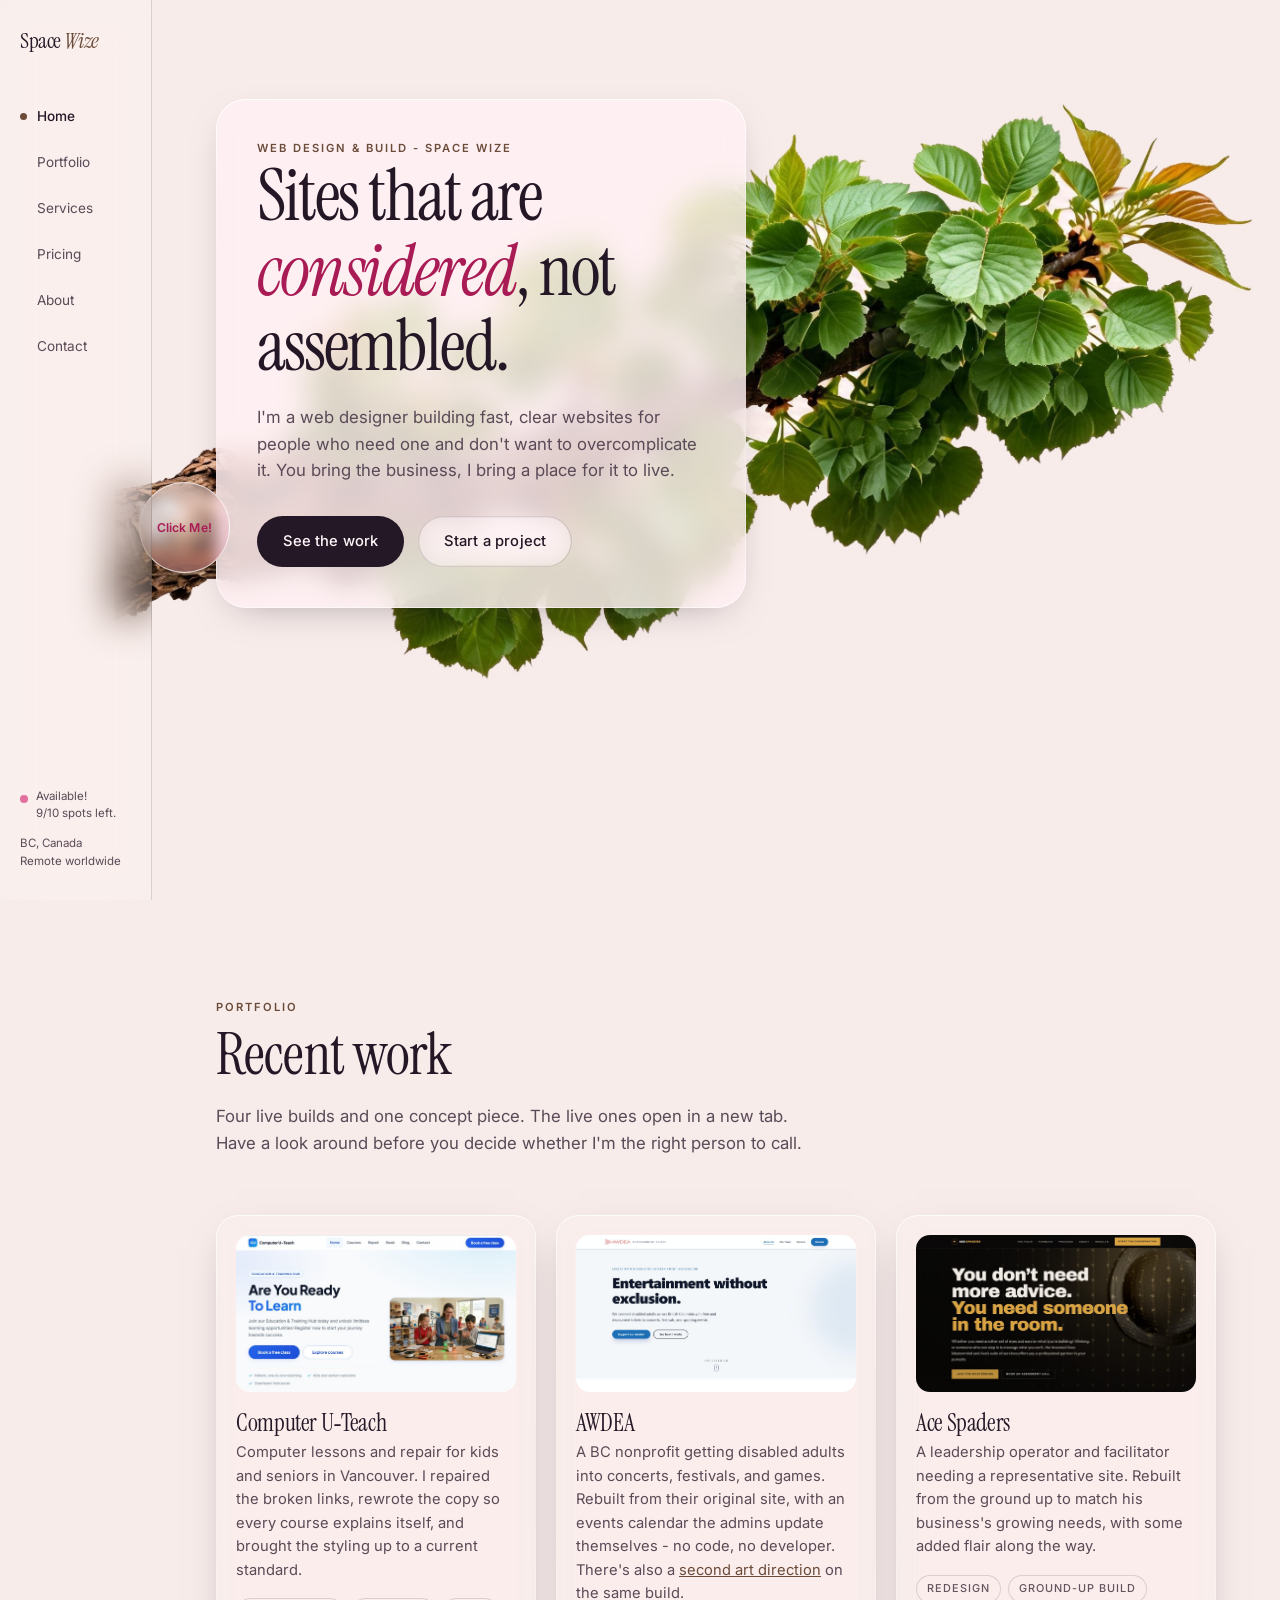
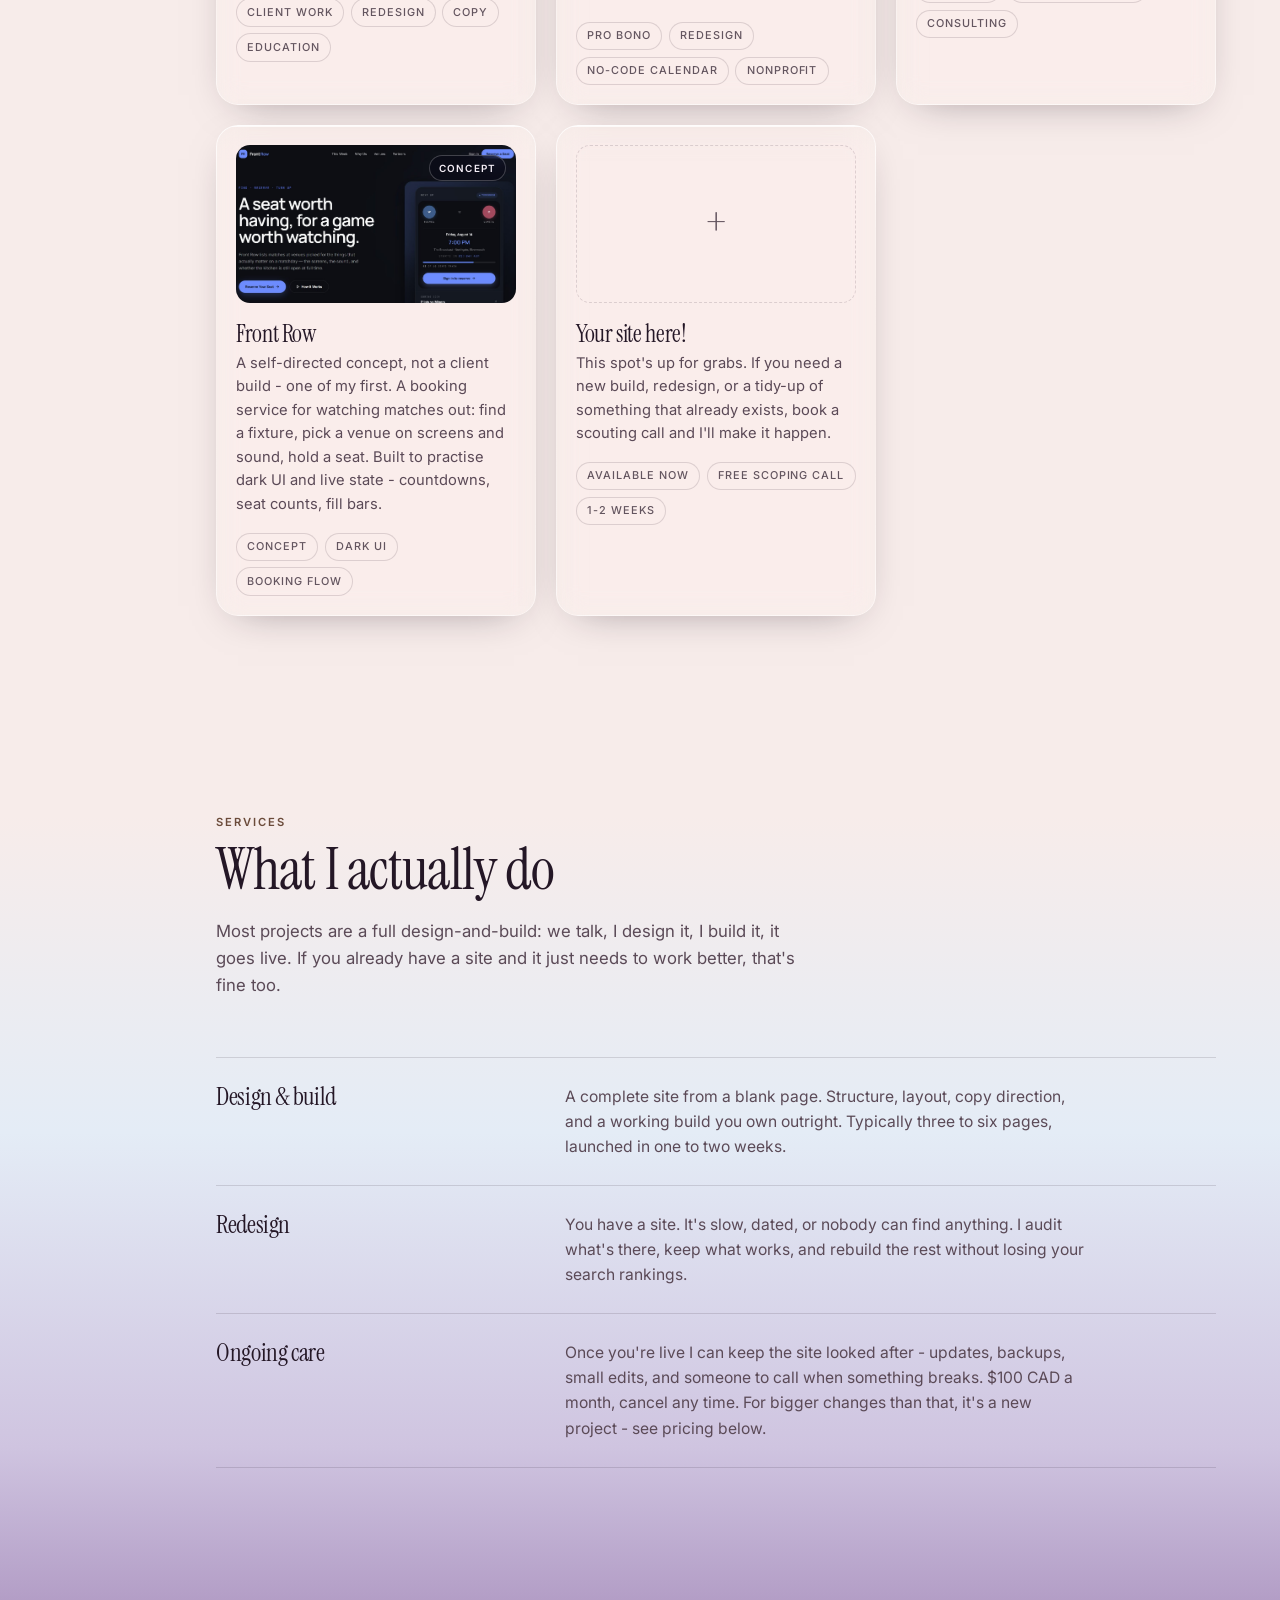
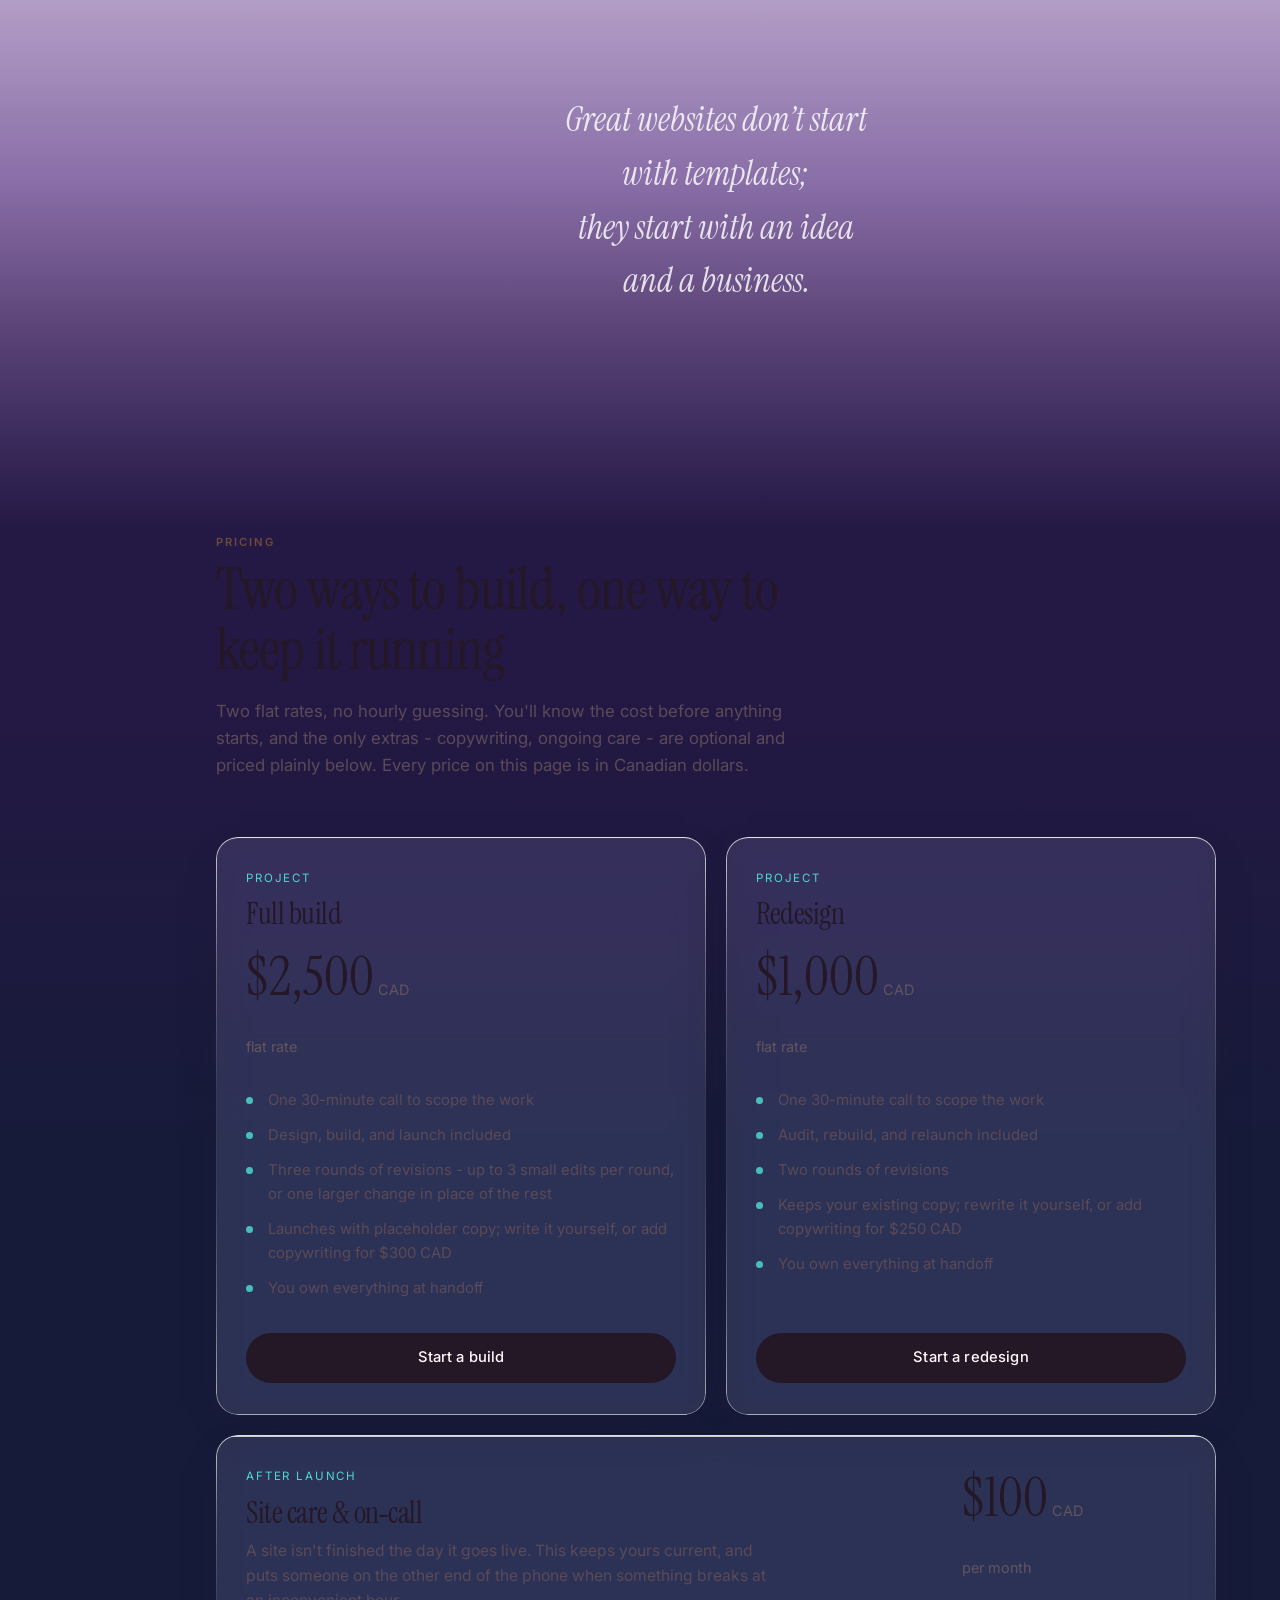
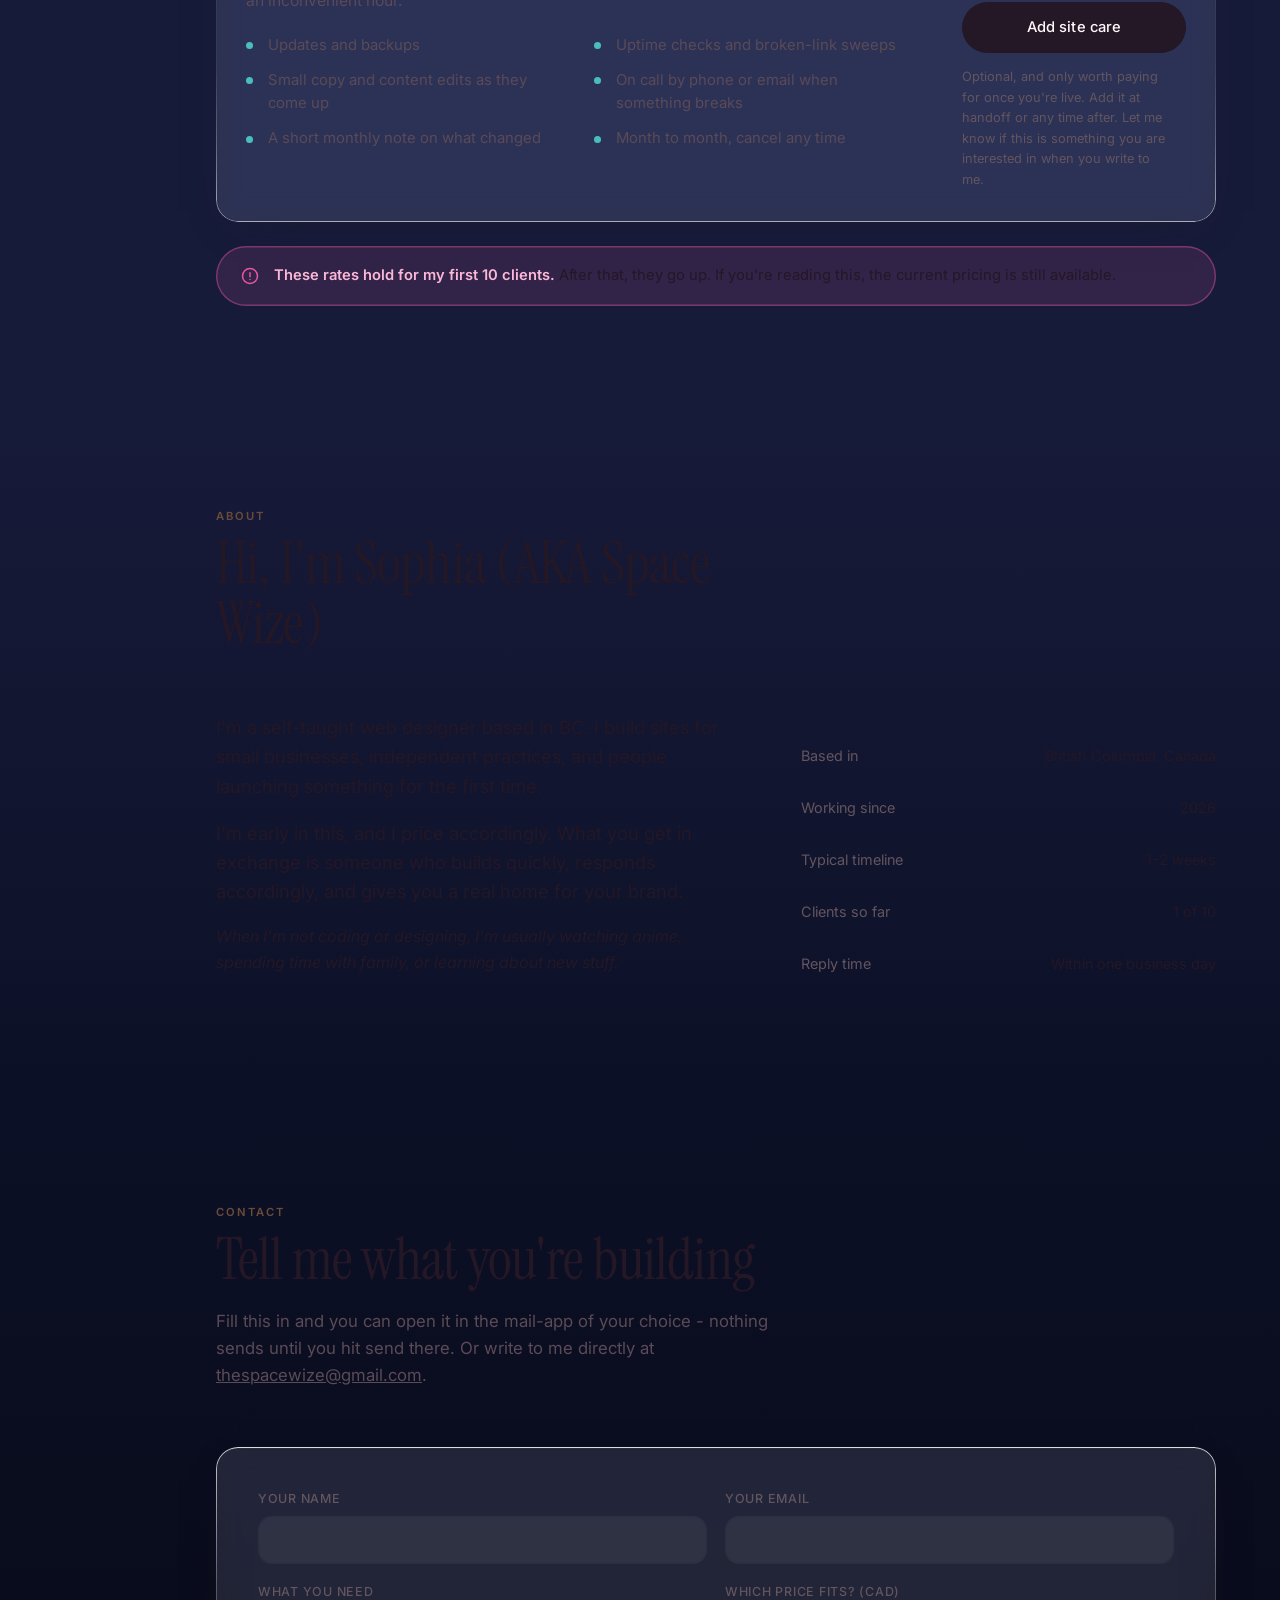
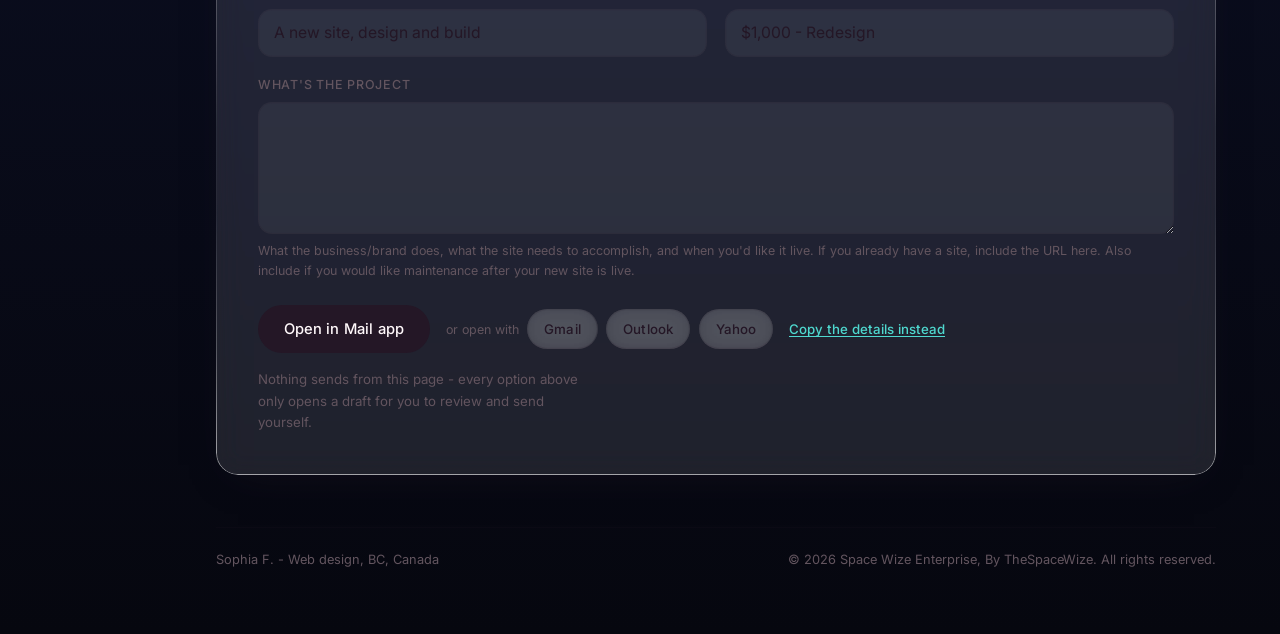
==== commit 6882764e: "Spread the branch glow, and link the branch back to the tree The glow was one halo sprite parked on " ====
--- a/web-dev/index.html
+++ b/web-dev/index.html
@@ -9,6 +9,7 @@
 <link rel="preconnect" href="https://fonts.gstatic.com" crossorigin>
 <link href="https://fonts.googleapis.com/css2?family=Instrument+Serif:ital@0;1&family=Inter:wght@300;400;500;600&display=swap" rel="stylesheet">
 <link rel="stylesheet" href="assets/css/style.css">
+<link rel="stylesheet" href="assets/css/branch-link.css">
 </head>
 <body>
 
@@ -59,6 +60,12 @@
       <div class="branch-img branch-base"></div>
       <div class="branch-img branch-bloom" id="bloomLayer"></div>
     </div>
+
+    <!-- this branch came off a tree; the tree is the umbrella site -->
+    <div class="branch-pin-layer">
+      <a class="branch-pin" id="branchPin" href="../index.html"
+         aria-label="Space Wize Enterprise — the tree this branch grew from">Click Me!</a>
+    </div>
     <div class="drift" aria-hidden="true"></div>
     <div class="glowspot" id="glowspot" aria-hidden="true"></div>
 
@@ -114,7 +121,7 @@
         <a class="card-stretch" href="https://spacewize.github.io/AWDEA/" target="_blank" rel="noopener" aria-label="AWDEA — view live site"></a>
       </div>
 
-      <a class="card glass" href="https://spacewize.github.io/acespaders3/" target="_blank" rel="noopener">
+      <a class="card glass" href="https://acespaders.com/" target="_blank" rel="noopener">
         <div class="thumb"><span style="background-image:url('assets/images/work/acespaders.jpg')"></span></div>
         <div class="card-body">
           <h3>Ace Spaders</h3>
@@ -337,5 +344,7 @@
 </main>
 
 <script src="assets/js/script.js"></script>
+<div class="page-wipe" id="pageWipe" aria-hidden="true"></div>
+<script src="assets/js/branch-link.js"></script>
 </body>
 </html>
--- a/web-dev/assets/css/branch-link.css
+++ b/web-dev/assets/css/branch-link.css
@@ -0,0 +1,111 @@
+/* ============================================================
+   The branch runs off the left of the frame, and the tree it came
+   from is the umbrella site. This marks the spot and carries you up
+   it: the circle swells over the page, turns the night colour of
+   that page, then shrinks away to the side once you land.
+   Kept in its own file — everything else here is a mirror of the
+   live web-design site, and this is not part of it.
+   ============================================================ */
+
+/* Locked to the branch plate's exact box: the photograph is drawn at
+   100% width, top-aligned, so a layer of the same width and the
+   image's own aspect ratio makes percentage coordinates read straight
+   off the picture — and hold at every window size. */
+.branch-pin-layer{
+  position:absolute;top:0;left:0;right:0;
+  aspect-ratio:2810 / 1581;
+  z-index:3;
+  pointer-events:none;
+}
+
+.branch-pin{
+  /* where on the photograph the circle sits. Tune these two numbers
+     to move it; nothing else needs to change. */
+  --pin-x:14.4%;
+  --pin-y:73.3%;
+  /* scales with the picture so it stays in proportion to the bark,
+     with a floor that keeps the words readable */
+  --pin-size:clamp(84px, 7.1vw, 118px);
+
+  position:absolute;
+  left:var(--pin-x);top:var(--pin-y);
+  width:var(--pin-size);height:var(--pin-size);
+  /* centred with margins, not translate(-50%,-50%): hover owns
+     `transform`, and the two would fight over the same property */
+  margin-left:calc(var(--pin-size) / -2);
+  margin-top:calc(var(--pin-size) / -2);
+
+  display:grid;place-items:center;
+  border-radius:50%;
+  pointer-events:auto;
+  text-align:center;text-decoration:none;
+  font-family:var(--body);
+  font-size:clamp(.72rem, .95vw, .86rem);
+  font-weight:600;letter-spacing:.01em;
+  color:var(--cherry-ink);
+
+  /* pink glass: lit from the upper left, deepening to cherry at the
+     rim, with the bark blurred through it */
+  background:radial-gradient(circle at 34% 26%,
+    rgba(255,255,255,.66) 0%,
+    rgba(255,236,244,.36) 46%,
+    rgba(227,111,160,.32) 100%);
+  backdrop-filter:blur(7px) saturate(1.4);
+  -webkit-backdrop-filter:blur(7px) saturate(1.4);
+  border:1px solid rgba(255,255,255,.66);
+
+  /* the breathing is on the glow alone — leaving transform free */
+  animation:pinGlow 3.8s ease-in-out infinite;
+  transition:transform .35s var(--ease);
+  -webkit-tap-highlight-color:transparent;
+}
+
+@keyframes pinGlow{
+  0%,100%{
+    box-shadow:0 0 20px 2px rgba(227,111,160,.36),
+               0 0 44px 10px rgba(227,111,160,.16),
+               inset 0 1px 2px rgba(255,255,255,.8),
+               0 10px 26px -14px rgba(0,0,0,.55);
+  }
+  50%{
+    box-shadow:0 0 34px 6px rgba(227,111,160,.54),
+               0 0 74px 20px rgba(227,111,160,.24),
+               inset 0 1px 2px rgba(255,255,255,.85),
+               0 10px 26px -14px rgba(0,0,0,.55);
+  }
+}
+
+.branch-pin:hover,
+.branch-pin:focus-visible{ transform:scale(1.08) }
+.branch-pin:focus-visible{ outline:2.5px solid var(--cherry-ink);outline-offset:5px }
+
+/* ---- the swell ----
+   Never display:none. A transition has nothing to interpolate from if
+   the element was not rendered on the previous frame, so hiding it
+   that way makes the circle snap straight to full size instead of
+   growing. It rests at scale(0) instead, which is rendered but
+   occupies nothing. */
+.page-wipe{
+  position:fixed;z-index:200;
+  top:0;left:0;width:0;height:0;
+  border-radius:50%;
+  background:var(--cherry);
+  transform:scale(0);
+  pointer-events:none;
+  will-change:transform;
+}
+.page-wipe[data-on="true"]{
+  pointer-events:auto;
+  transform:scale(1);
+  background:var(--void);
+  /* deliberately slow: this is the journey up the branch, not a page
+     flip. The colour turns partway through the growth so the change
+     is seen happening rather than arriving with the next page. */
+  transition:transform 1400ms cubic-bezier(.42,0,.4,1),
+             background-color 900ms linear 380ms;
+}
+
+@media (prefers-reduced-motion: reduce){
+  .branch-pin{ animation:none }
+  .page-wipe[data-on="true"]{ transition:none }
+}
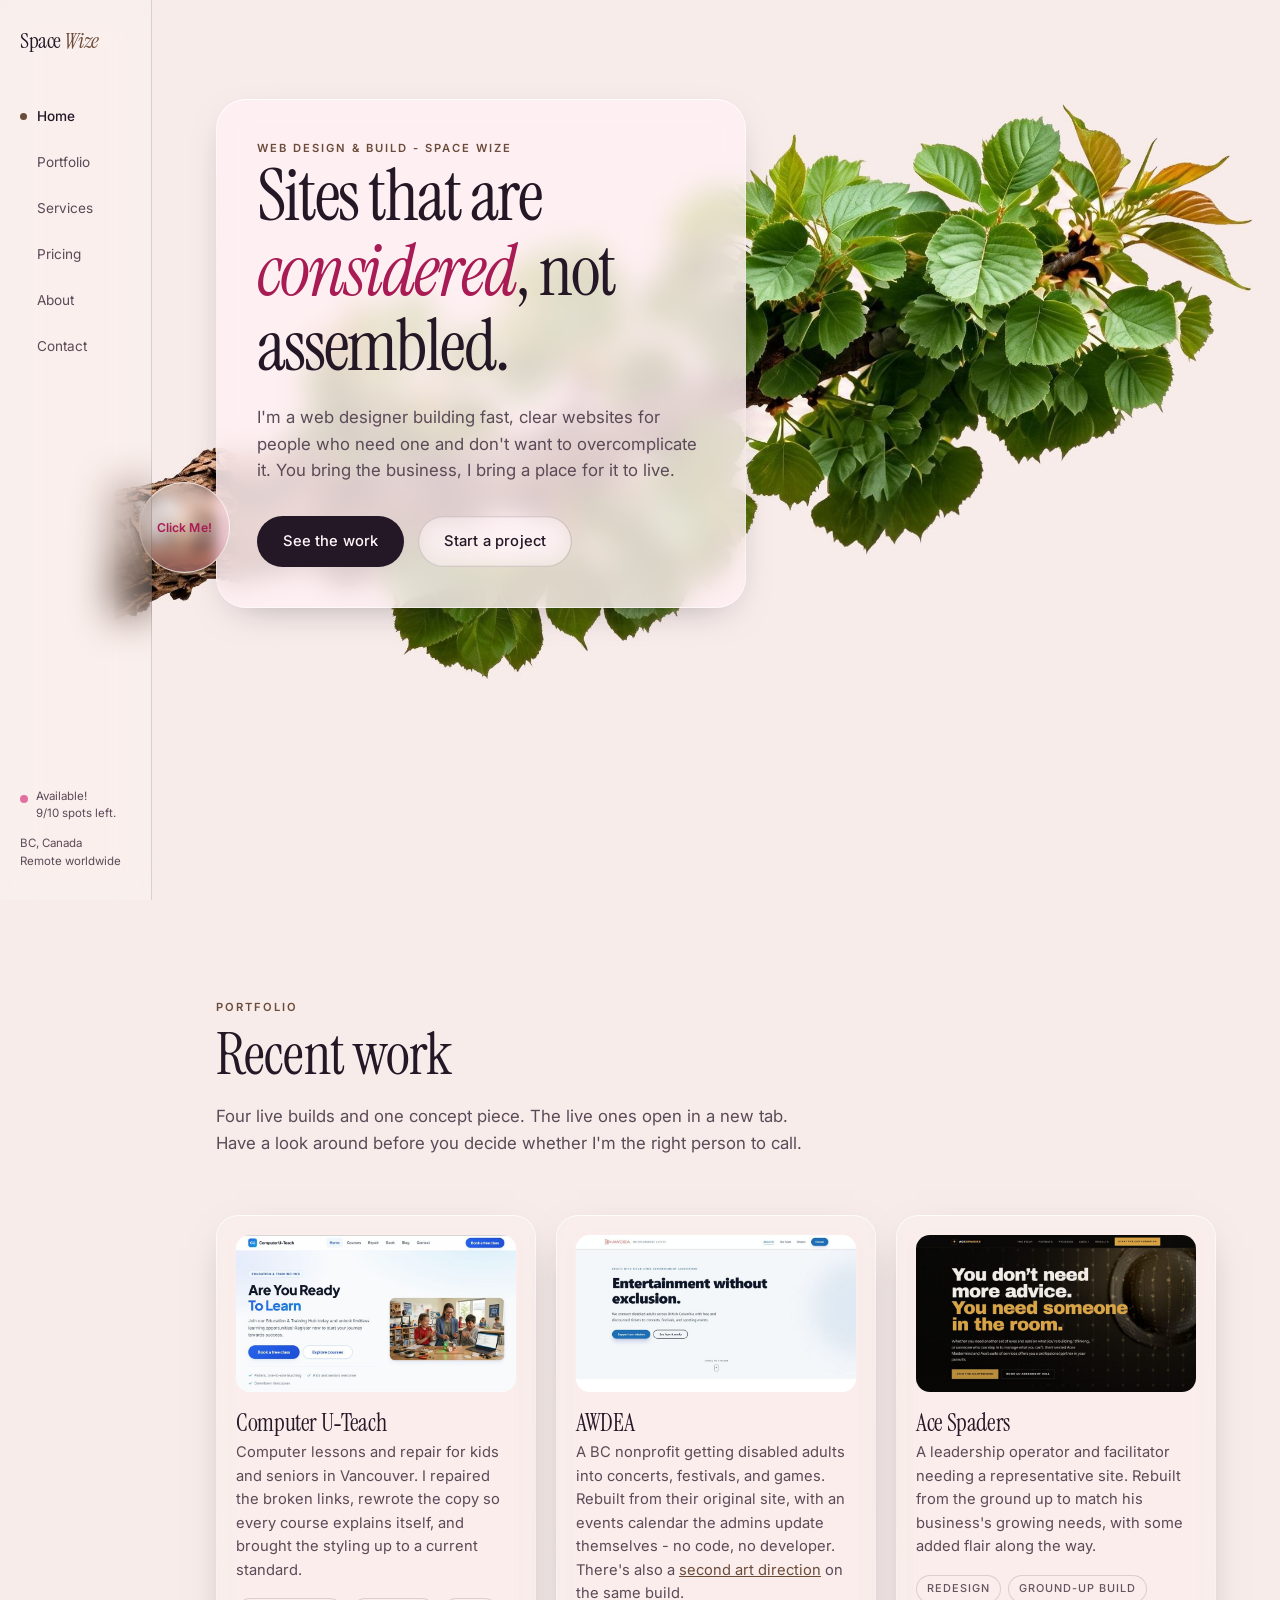
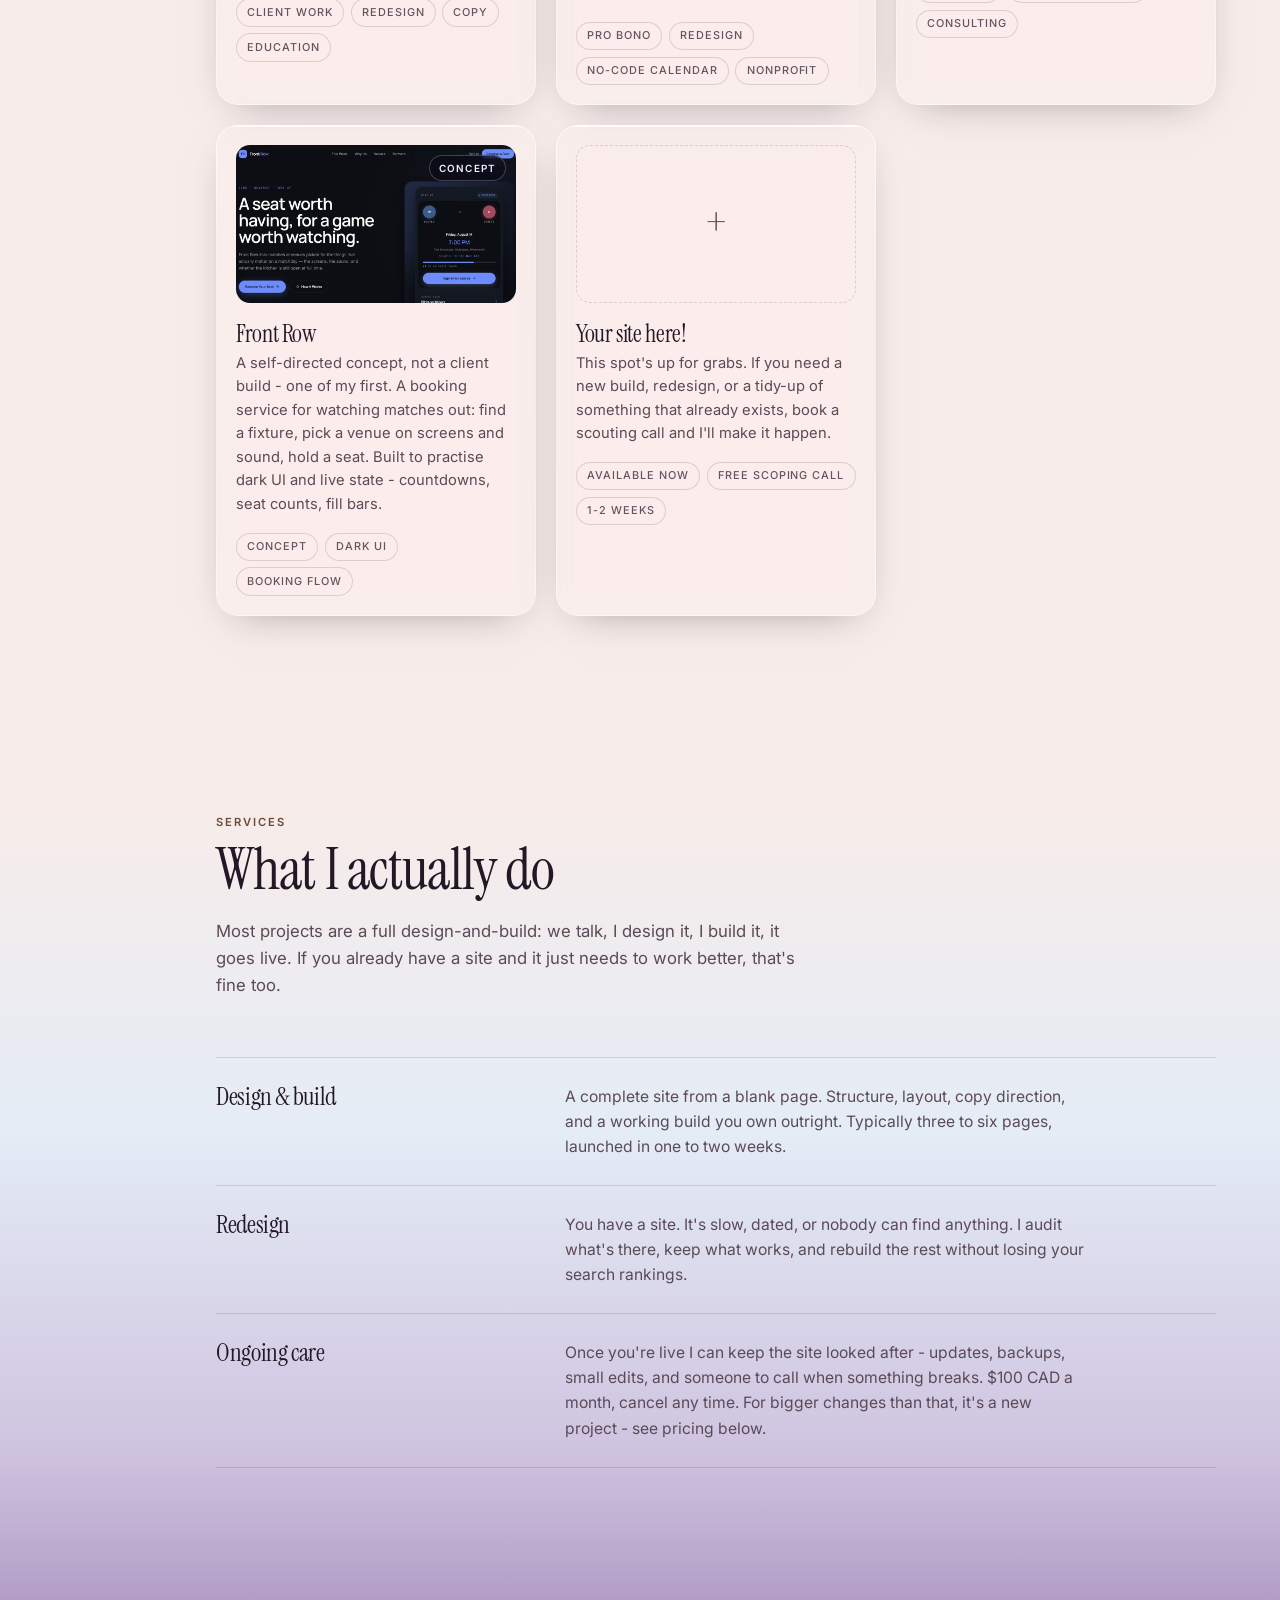
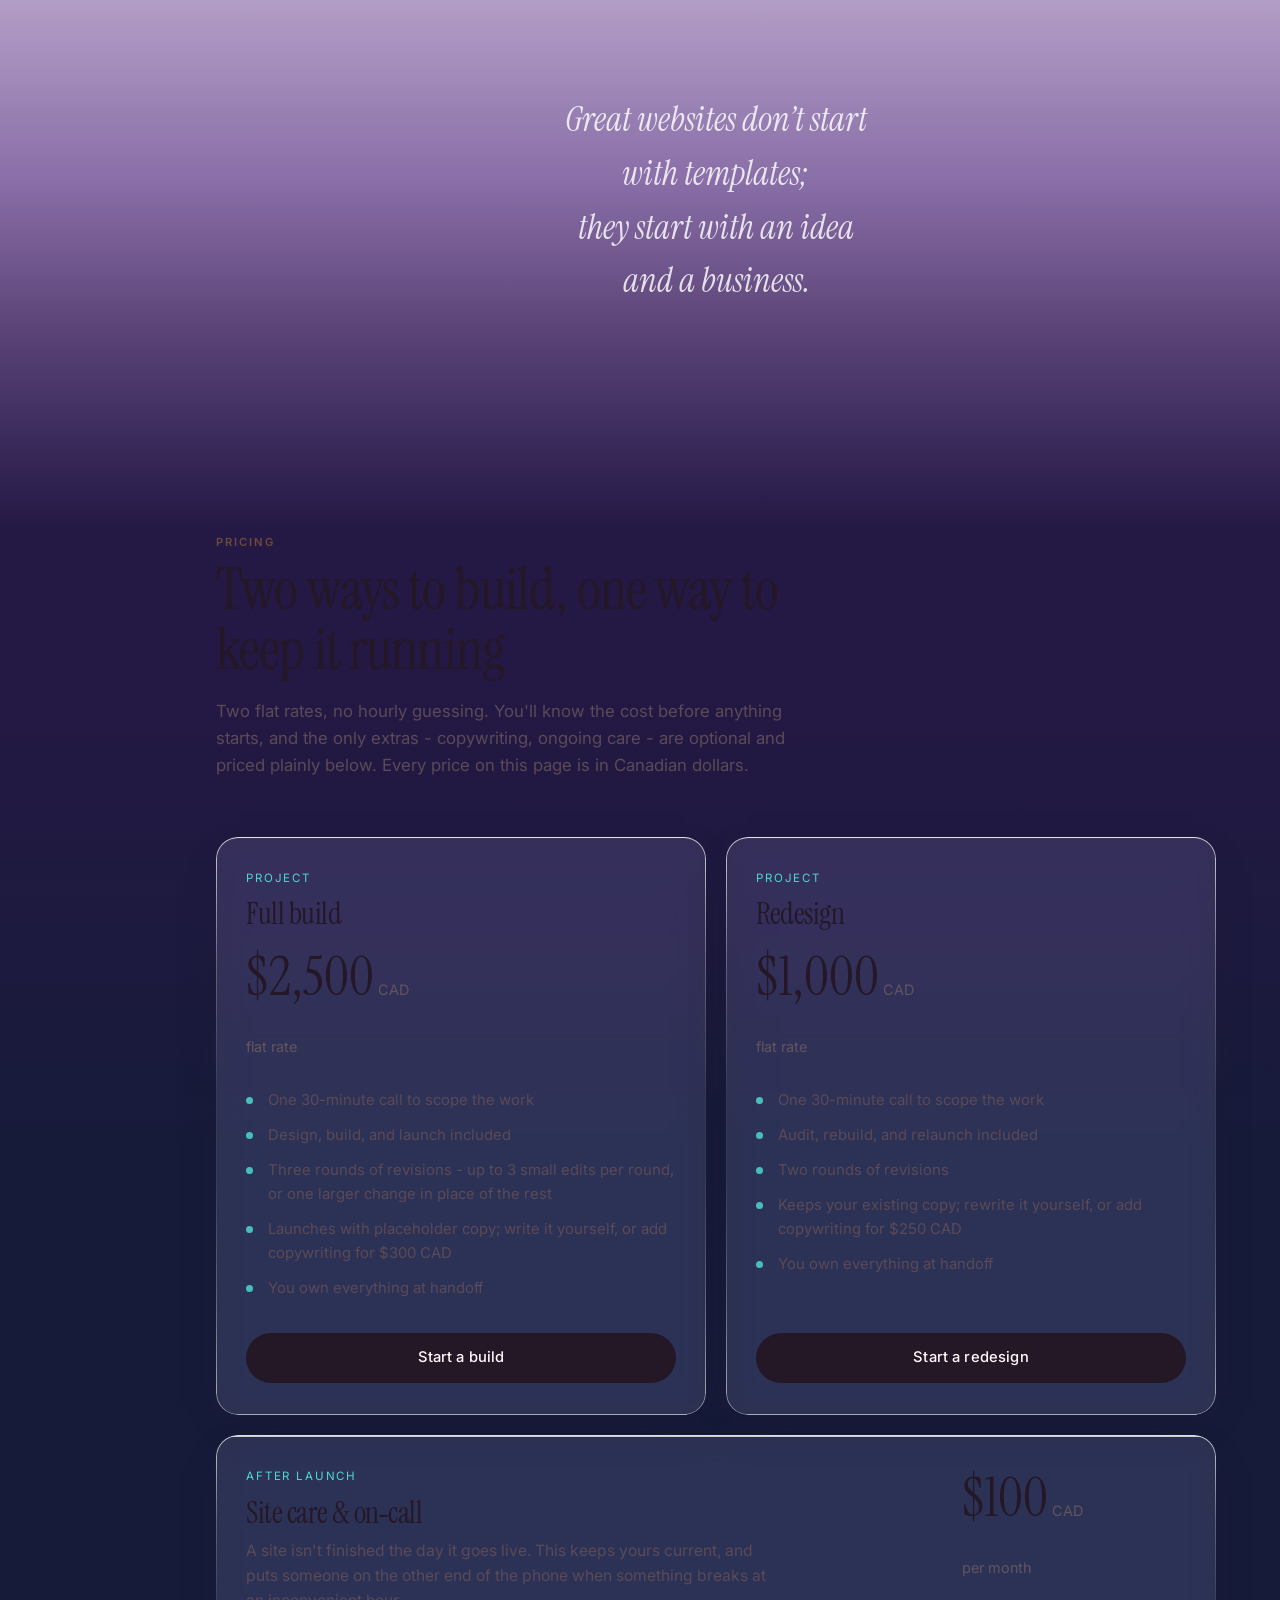
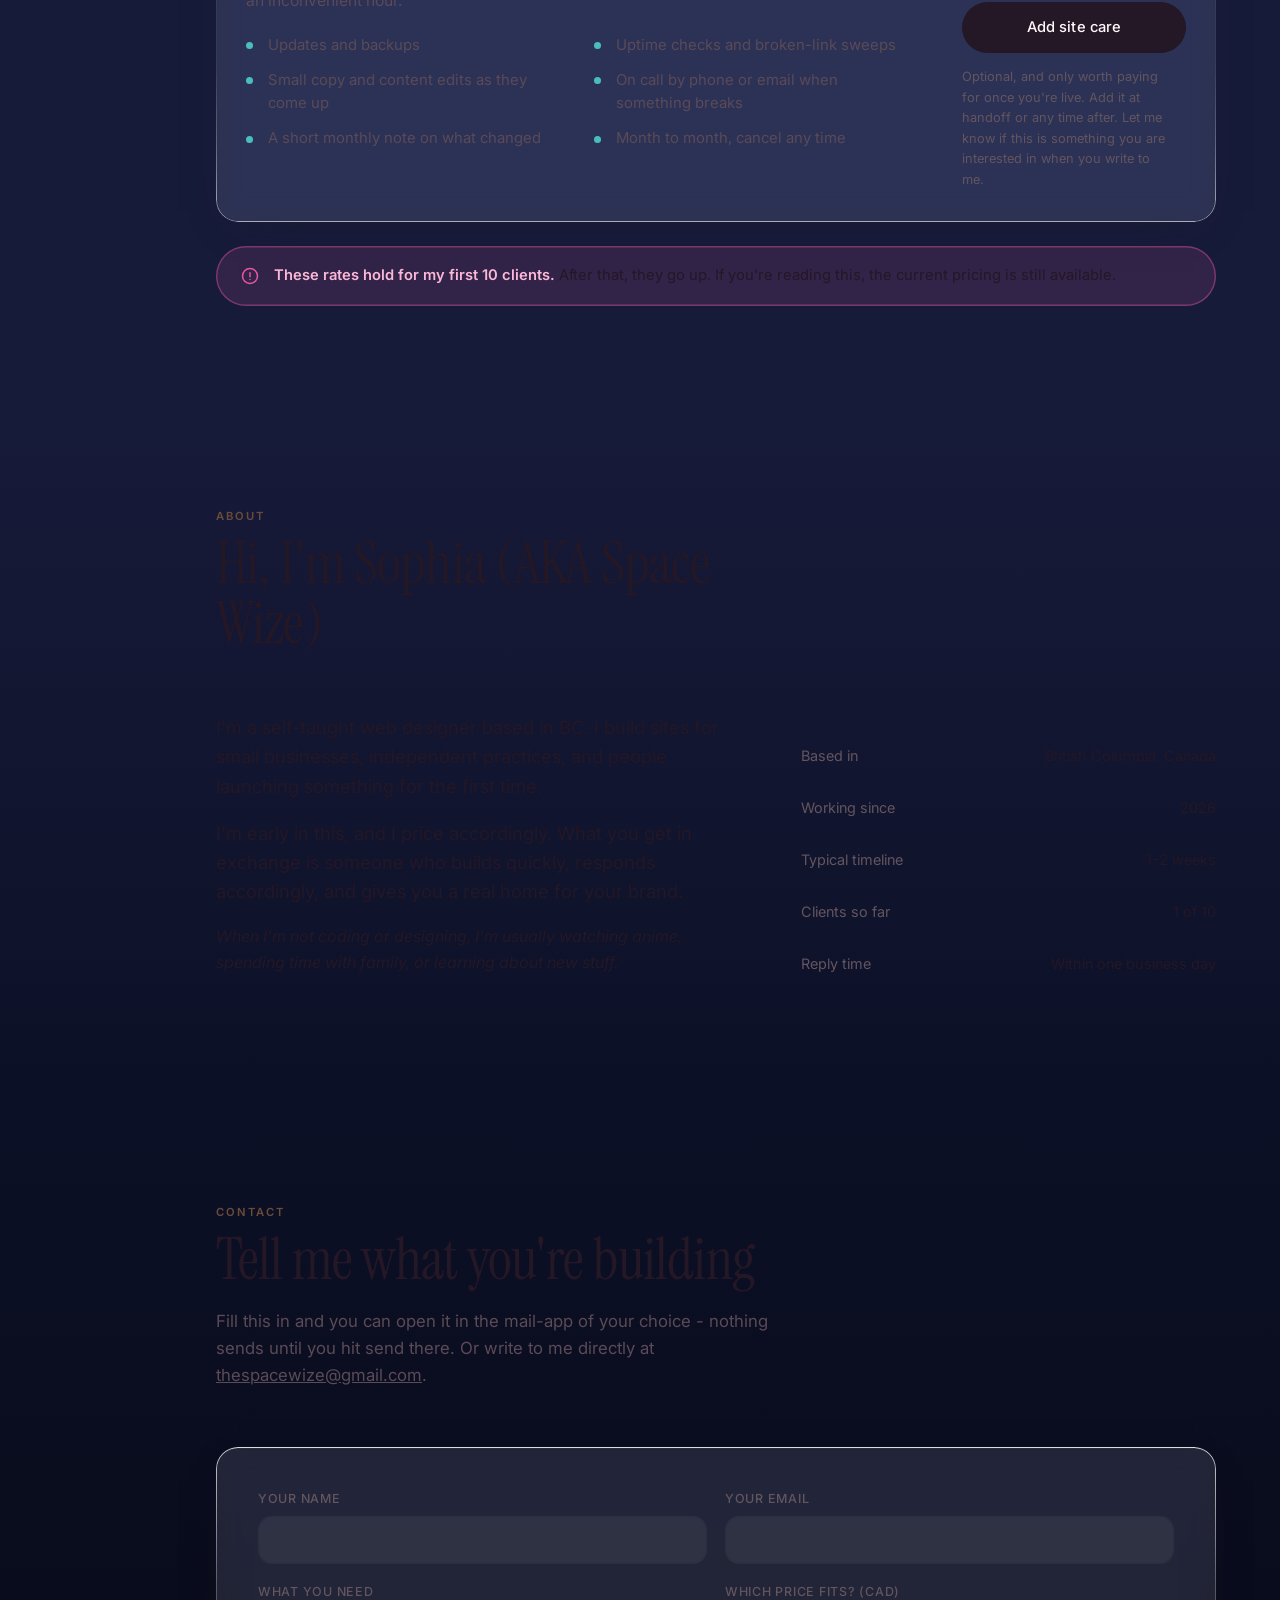
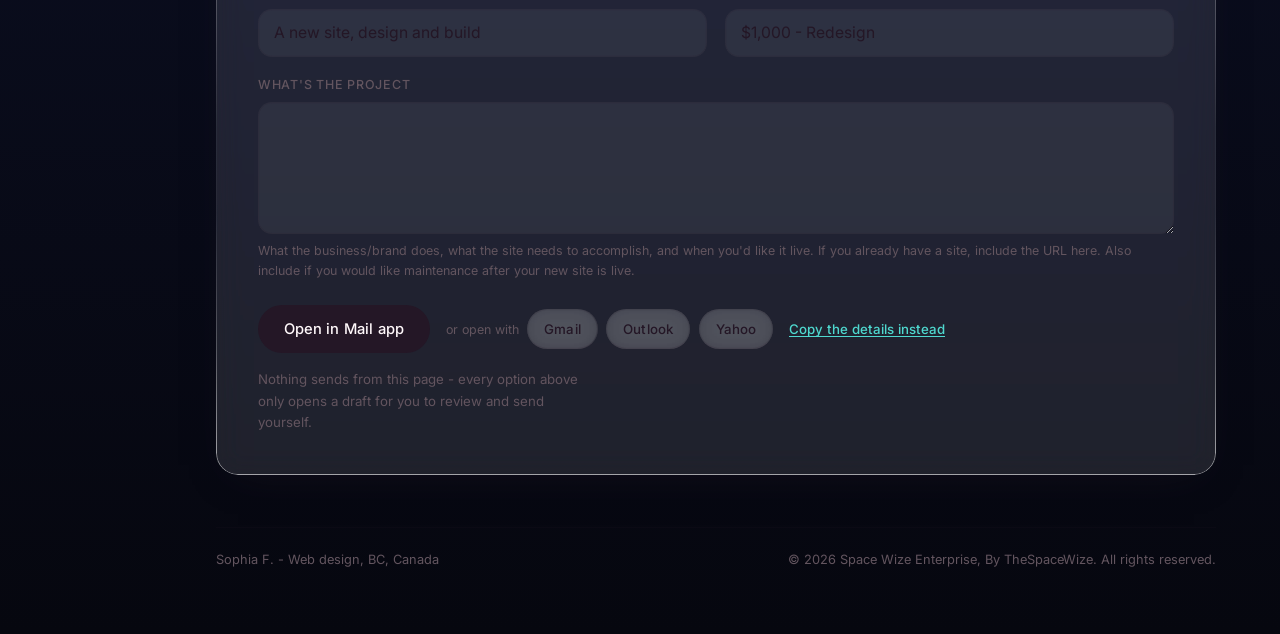
==== commit 550eccc5: "Put a moon at the dead end, and hide two things in the tree A missing path used to hit GitHub's own " ====
--- a/web-dev/index.html
+++ b/web-dev/index.html
@@ -5,9 +5,27 @@
 <meta name="viewport" content="width=device-width, initial-scale=1">
 <title>Space Wize - Web Design Portfolio</title>
 <meta name="description" content="Space Wize is a web design studio building fast, considered websites for people who need one.">
+<meta name="theme-color" content="#FFF8FA">
+<link rel="canonical" href="https://spacewize.github.io/spacewize/web-dev/">
+<meta property="og:type" content="website">
+<meta property="og:site_name" content="Space Wize Enterprise">
+<meta property="og:url" content="https://spacewize.github.io/spacewize/web-dev/">
+<meta property="og:title" content="Space Wize - Web Design Portfolio">
+<meta property="og:description" content="Space Wize is a web design studio building fast, considered websites for people who need one.">
+<meta property="og:image" content="https://spacewize.github.io/spacewize/assets/icons/icon-512.png">
+<meta property="og:image:width" content="512">
+<meta property="og:image:height" content="512">
+<meta name="twitter:card" content="summary_large_image">
+<meta name="twitter:title" content="Space Wize - Web Design Portfolio">
+<meta name="twitter:description" content="Space Wize is a web design studio building fast, considered websites for people who need one.">
+<meta name="twitter:image" content="https://spacewize.github.io/spacewize/assets/icons/icon-512.png">
 <link rel="preconnect" href="https://fonts.googleapis.com">
 <link rel="preconnect" href="https://fonts.gstatic.com" crossorigin>
 <link href="https://fonts.googleapis.com/css2?family=Instrument+Serif:ital@0;1&family=Inter:wght@300;400;500;600&display=swap" rel="stylesheet">
+<link rel="icon" href="../favicon.ico" sizes="any">
+<link rel="icon" type="image/png" sizes="32x32" href="../assets/icons/icon-32.png">
+<link rel="icon" type="image/png" sizes="192x192" href="../assets/icons/icon-192.png">
+<link rel="apple-touch-icon" href="../assets/icons/icon-180.png">
 <link rel="stylesheet" href="assets/css/style.css">
 <link rel="stylesheet" href="assets/css/branch-link.css">
 </head>
--- a/web-dev/assets/css/branch-link.css
+++ b/web-dev/assets/css/branch-link.css
@@ -105,6 +105,19 @@
              background-color 900ms linear 380ms;
 }
 
+/* On a phone the hero card goes full width and the photograph is only
+   a couple of hundred pixels tall, so the bark is covered completely —
+   there is no spot on the branch left to point at. Below this width the
+   circle stops pretending to be pinned to the picture and sits under
+   the card instead, where there is room for it. */
+@media (max-width:1000px){
+  .branch-pin-layer{ aspect-ratio:auto;inset:0 }
+  .branch-pin{
+    left:50%;top:auto;bottom:clamp(18px,4vh,40px);
+    margin-top:0;
+  }
+}
+
 @media (prefers-reduced-motion: reduce){
   .branch-pin{ animation:none }
   .page-wipe[data-on="true"]{ transition:none }
